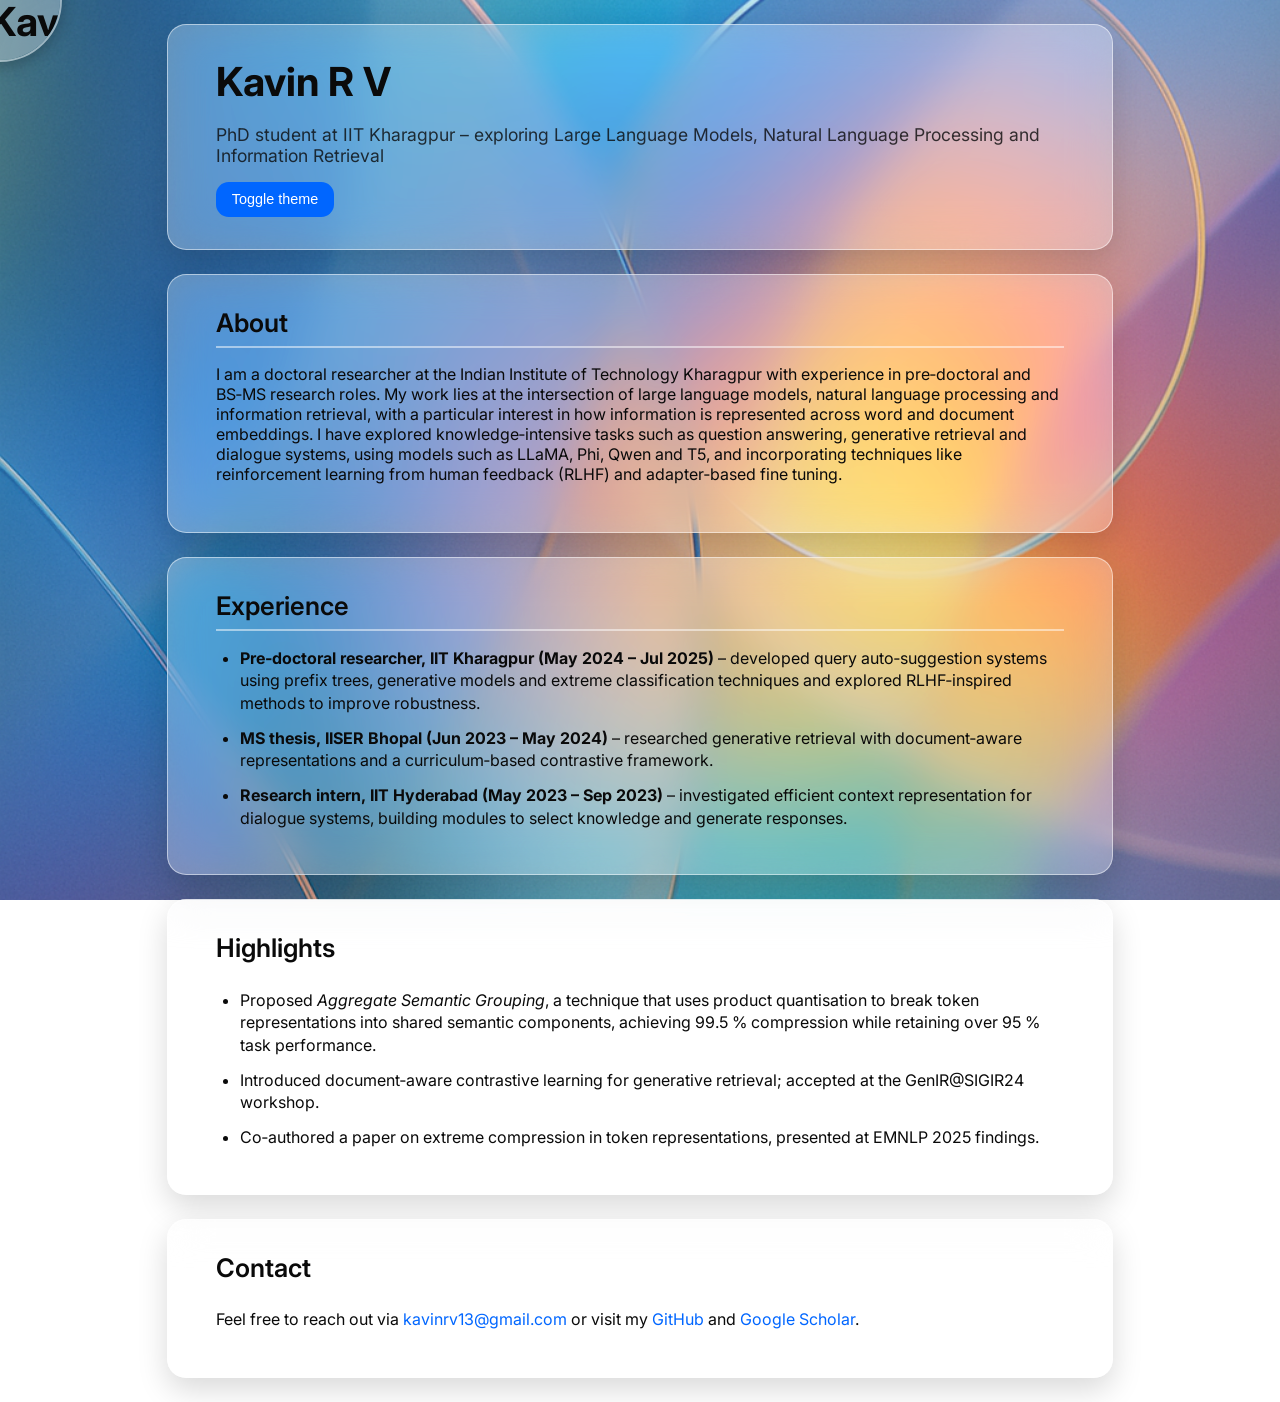
==== index.html @ 6e683ecd "Add files via upload" ====
<!DOCTYPE html>
<html lang="en" data-theme="light">
  <head>
    <meta charset="UTF-8" />
    <meta name="viewport" content="width=device-width, initial-scale=1.0" />
    <title>Kavin R V – AI Researcher</title>
    <!-- Import a modern sans‑serif font for a clean, academic feel -->
    <link
      href="https://fonts.googleapis.com/css2?family=Inter:wght@400;600;700&display=swap"
      rel="stylesheet"
    />
    <link rel="stylesheet" href="styles.css" />
  </head>
  <body>
    <!-- The lens element follows the pointer and contains a scaled copy of the page
         to produce a magnifying glass effect. It sits outside of the main page content
         so it doesn’t get cloned when the content is duplicated. -->
    <div id="lens" aria-hidden="true">
      <div id="lens-content"></div>
    </div>

    <!-- Main page content wrapped in a container so it can be cloned for the lens -->
    <div id="page-content">
      <header class="glass card">
        <h1>Kavin R V</h1>
        <p class="subtitle">
          PhD student at IIT Kharagpur&nbsp;&ndash; exploring Large Language
          Models, Natural Language Processing and Information Retrieval
        </p>
        <button id="theme-toggle" aria-label="Toggle dark/light theme">
          Toggle theme
        </button>
      </header>

      <section class="glass card">
        <h2>About</h2>
        <p>
          I am a doctoral researcher at the Indian Institute of Technology
          Kharagpur with experience in pre‑doctoral and BS‑MS research roles.
          My work lies at the intersection of large language models, natural
          language processing and information retrieval, with a particular
          interest in how information is represented across word and document
          embeddings. I have explored knowledge‑intensive tasks such as question
          answering, generative retrieval and dialogue systems, using models
          such as LLaMA, Phi, Qwen and T5, and incorporating techniques like
          reinforcement learning from human feedback (RLHF) and adapter‑based
          fine tuning.
        </p>
      </section>

      <section class="glass card">
        <h2>Experience</h2>
        <ul>
          <li>
            <strong>Pre‑doctoral researcher, IIT Kharagpur (May 2024 – Jul 2025)</strong> –
            developed query auto‑suggestion systems using prefix trees,
            generative models and extreme classification techniques and
            explored RLHF‑inspired methods to improve robustness.
          </li>
          <li>
            <strong>MS thesis, IISER Bhopal (Jun 2023 – May 2024)</strong> – researched
            generative retrieval with document‑aware representations and a
            curriculum‑based contrastive framework.
          </li>
          <li>
            <strong>Research intern, IIT Hyderabad (May 2023 – Sep 2023)</strong> –
            investigated efficient context representation for dialogue systems,
            building modules to select knowledge and generate responses.
          </li>
        </ul>
      </section>

      <section class="glass card">
        <h2>Highlights</h2>
        <ul>
          <li>
            Proposed <em>Aggregate Semantic Grouping</em>, a technique that uses
            product quantisation to break token representations into shared
            semantic components, achieving 99.5 % compression while retaining
            over 95 % task performance.
          </li>
          <li>
            Introduced document‑aware contrastive learning for generative
            retrieval; accepted at the GenIR@SIGIR24 workshop.
          </li>
          <li>
            Co‑authored a paper on extreme compression in token representations,
            presented at EMNLP 2025 findings.
          </li>
        </ul>
      </section>

      <section class="glass card">
        <h2>Contact</h2>
        <p>
          Feel free to reach out via
          <a href="mailto:kavinrv13@gmail.com">kavinrv13@gmail.com</a> or
          visit my
          <a href="https://github.com/KavinRV" target="_blank">GitHub</a>
          and
          <a
            href="https://scholar.google.com/citations?user=pD0Ji8QAAAAJ&hl=en"
            target="_blank"
            >Google Scholar</a
          >.
        </p>
      </section>
    </div>

    <script src="script.js"></script>
  </body>
</html>
---- styles.css ----
/*
 * Global design tokens for the glass‑morphism theme. Variables are
 * redefined on the [data‑theme="dark"] selector to enable seamless
 * switching between dark and light modes. The site makes heavy use of
 * translucency and blur to create a modern, frosted glass feel.
 */

:root {
  --bg-color: rgba(255, 255, 255, 0.6);
  --text-color: #0a0a0a;
  --card-bg: rgba(255, 255, 255, 0.3);
  --card-border: rgba(255, 255, 255, 0.5);
  --blur-amount: 20px;
  --accent-color: #0066ff;
}

/* Dark mode overrides */
[data-theme='dark'] {
  --bg-color: rgba(0, 0, 0, 0.6);
  --text-color: #f5f5f5;
  --card-bg: rgba(0, 0, 0, 0.4);
  --card-border: rgba(255, 255, 255, 0.2);
  --blur-amount: 20px;
  --accent-color: #66aaff;
}

/* Base element styling */
html,
body {
  height: 100%;
  margin: 0;
  padding: 0;
  font-family: 'Inter', system-ui, sans-serif;
  color: var(--text-color);
  background-color: var(--bg-color);
}

body {
  /* Use a full‑screen background image for subtle colour and light variation */
  background-image: url('assets/background.png');
  background-size: cover;
  background-position: center;
  background-attachment: fixed;
  display: flex;
  flex-direction: column;
  align-items: center;
  overflow-x: hidden;
  /* Hide the default mouse cursor so the circular lens stands out */
  cursor: none;
}

/* Glass card styling */
.glass.card {
  width: 85%;
  max-width: 900px;
  margin: 1.5rem auto;
  padding: 2rem 3rem;
  border-radius: 1.2rem;
  background: var(--card-bg);
  border: 1px solid var(--card-border);
  backdrop-filter: blur(var(--blur-amount)) saturate(150%);
  -webkit-backdrop-filter: blur(var(--blur-amount)) saturate(150%);
  box-shadow: 0 12px 30px rgba(0, 0, 0, 0.15);
}

h1 {
  margin-top: 0;
  margin-bottom: 0.3rem;
  font-size: 2.5rem;
  font-weight: 700;
}

.subtitle {
  font-size: 1.1rem;
  color: var(--text-color);
  opacity: 0.8;
  margin-bottom: 1rem;
}

h2 {
  margin-top: 0;
  font-size: 1.6rem;
  font-weight: 600;
  border-bottom: 2px solid var(--card-border);
  padding-bottom: 0.5rem;
  margin-bottom: 1rem;
}

ul {
  list-style: disc;
  padding-left: 1.5rem;
  margin: 0;
}

ul li {
  margin-bottom: 0.8rem;
  line-height: 1.4;
}

a {
  color: var(--accent-color);
  text-decoration: none;
}

a:hover {
  text-decoration: underline;
}

/* The theme toggle button */
#theme-toggle {
  background: var(--accent-color);
  color: #fff;
  border: none;
  padding: 0.6rem 1rem;
  border-radius: 0.8rem;
  cursor: pointer;
  font-size: 0.9rem;
  transition: background-color 0.3s ease;
}

#theme-toggle:hover {
  /* Slightly dim the button on hover without relying on Sass functions */
  filter: brightness(0.9);
}

/* Magnifying lens styles */
#lens {
  position: fixed;
  width: 120px;
  height: 120px;
  border-radius: 50%;
  overflow: hidden;
  border: 2px solid var(--card-border);
  box-shadow: 0 4px 16px rgba(0, 0, 0, 0.25);
  pointer-events: none;
  z-index: 9999;
  /* Provide a slight frosted effect inside the lens itself */
  backdrop-filter: blur(calc(var(--blur-amount) / 2));
  -webkit-backdrop-filter: blur(calc(var(--blur-amount) / 2));
  /* Hide the lens until the pointer moves */
  visibility: hidden;
}

#lens-content {
  position: absolute;
  top: 0;
  left: 0;
  transform-origin: top left;
  /* Remove pointer events so you can still interact with underlying links
     when not zooming. */
  pointer-events: none;
}
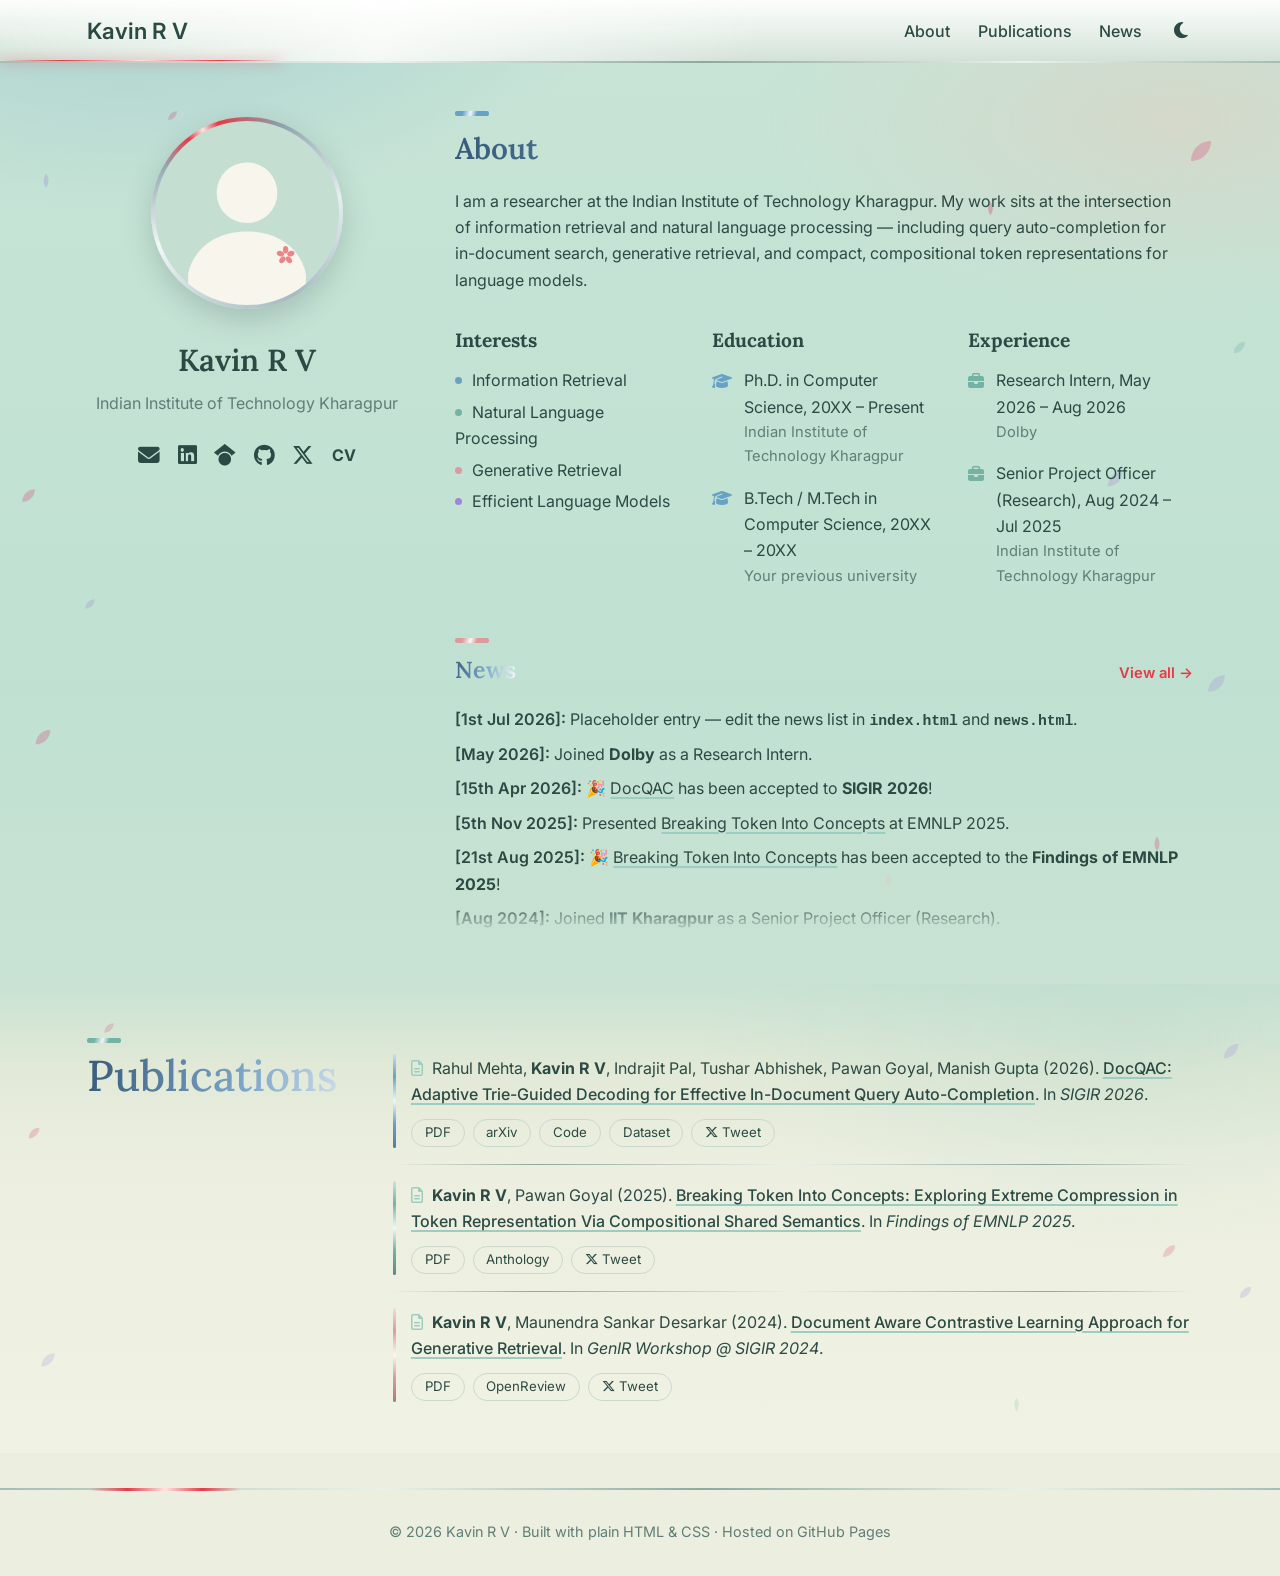
==== commit e58ffa9e: "create website" ====
--- a/index.html
+++ b/index.html
@@ -1,112 +1,216 @@
 <!DOCTYPE html>
-<html lang="en" data-theme="light">
-  <head>
-    <meta charset="UTF-8" />
-    <meta name="viewport" content="width=device-width, initial-scale=1.0" />
-    <title>Kavin R V – AI Researcher</title>
-    <!-- Import a modern sans‑serif font for a clean, academic feel -->
-    <link
-      href="https://fonts.googleapis.com/css2?family=Inter:wght@400;600;700&display=swap"
-      rel="stylesheet"
-    />
-    <link rel="stylesheet" href="styles.css" />
-  </head>
-  <body>
-    <!-- The lens element follows the pointer and contains a scaled copy of the page
-         to produce a magnifying glass effect. It sits outside of the main page content
-         so it doesn’t get cloned when the content is duplicated. -->
-    <div id="lens" aria-hidden="true">
-      <div id="lens-content"></div>
+<html lang="en">
+<head>
+  <meta charset="UTF-8">
+  <meta name="viewport" content="width=device-width, initial-scale=1.0">
+  <title>Kavin R V</title>
+  <meta name="description" content="Kavin R V — researcher at Indian Institute of Technology Kharagpur working on Information Retrieval and Natural Language Processing.">
+  <link rel="icon" href="data:image/svg+xml,<svg xmlns='http://www.w3.org/2000/svg' viewBox='0 0 100 100'><circle cx='50' cy='50' r='48' fill='%23C0E1D2'/><text x='50' y='68' font-size='52' text-anchor='middle' fill='%232C4A44' font-family='Georgia,serif'>K</text></svg>">
+  <script>/* apply saved theme before first paint */try{var t=localStorage.getItem('theme');if(t)document.documentElement.setAttribute('data-theme',t);}catch(e){}</script>
+  <link rel="preconnect" href="https://fonts.googleapis.com">
+  <link rel="preconnect" href="https://fonts.gstatic.com" crossorigin>
+  <link href="https://fonts.googleapis.com/css2?family=Inter:wght@400;500;600;700&family=Lora:ital,wght@0,400;0,500;0,600;1,400&display=swap" rel="stylesheet">
+  <link rel="stylesheet" href="https://cdnjs.cloudflare.com/ajax/libs/font-awesome/6.5.2/css/all.min.css">
+  <link rel="stylesheet" href="css/style.css">
+</head>
+<body class="home">
+
+  <!-- ============ Sticky navigation ============ -->
+  <header class="navbar">
+    <div class="nav-inner">
+      <a class="brand" href="index.html"><span>Kavin R V</span></a>
+      <nav class="nav-links" aria-label="Main">
+        <a href="#about">About</a>
+        <a href="#publications">Publications</a> <!-- scrolls down on this page -->
+        <a href="news.html">News</a>             <!-- opens the News page -->
+        <button id="theme-toggle" type="button" aria-label="Toggle dark mode"><i class="fa-solid fa-moon"></i></button>
+      </nav>
     </div>
-
-    <!-- Main page content wrapped in a container so it can be cloned for the lens -->
-    <div id="page-content">
-      <header class="glass card">
-        <h1>Kavin R V</h1>
-        <p class="subtitle">
-          PhD student at IIT Kharagpur&nbsp;&ndash; exploring Large Language
-          Models, Natural Language Processing and Information Retrieval
-        </p>
-        <button id="theme-toggle" aria-label="Toggle dark/light theme">
-          Toggle theme
-        </button>
-      </header>
-
-      <section class="glass card">
-        <h2>About</h2>
-        <p>
-          I am a doctoral researcher at the Indian Institute of Technology
-          Kharagpur with experience in pre‑doctoral and BS‑MS research roles.
-          My work lies at the intersection of large language models, natural
-          language processing and information retrieval, with a particular
-          interest in how information is represented across word and document
-          embeddings. I have explored knowledge‑intensive tasks such as question
-          answering, generative retrieval and dialogue systems, using models
-          such as LLaMA, Phi, Qwen and T5, and incorporating techniques like
-          reinforcement learning from human feedback (RLHF) and adapter‑based
-          fine tuning.
-        </p>
-      </section>
-
-      <section class="glass card">
-        <h2>Experience</h2>
-        <ul>
-          <li>
-            <strong>Pre‑doctoral researcher, IIT Kharagpur (May 2024 – Jul 2025)</strong> –
-            developed query auto‑suggestion systems using prefix trees,
-            generative models and extreme classification techniques and
-            explored RLHF‑inspired methods to improve robustness.
-          </li>
-          <li>
-            <strong>MS thesis, IISER Bhopal (Jun 2023 – May 2024)</strong> – researched
-            generative retrieval with document‑aware representations and a
-            curriculum‑based contrastive framework.
-          </li>
-          <li>
-            <strong>Research intern, IIT Hyderabad (May 2023 – Sep 2023)</strong> –
-            investigated efficient context representation for dialogue systems,
-            building modules to select knowledge and generate responses.
-          </li>
-        </ul>
-      </section>
-
-      <section class="glass card">
-        <h2>Highlights</h2>
-        <ul>
-          <li>
-            Proposed <em>Aggregate Semantic Grouping</em>, a technique that uses
-            product quantisation to break token representations into shared
-            semantic components, achieving 99.5 % compression while retaining
-            over 95 % task performance.
-          </li>
-          <li>
-            Introduced document‑aware contrastive learning for generative
-            retrieval; accepted at the GenIR@SIGIR24 workshop.
-          </li>
-          <li>
-            Co‑authored a paper on extreme compression in token representations,
-            presented at EMNLP 2025 findings.
-          </li>
-        </ul>
-      </section>
-
-      <section class="glass card">
-        <h2>Contact</h2>
-        <p>
-          Feel free to reach out via
-          <a href="mailto:kavinrv13@gmail.com">kavinrv13@gmail.com</a> or
-          visit my
-          <a href="https://github.com/KavinRV" target="_blank">GitHub</a>
-          and
-          <a
-            href="https://scholar.google.com/citations?user=pD0Ji8QAAAAJ&hl=en"
-            target="_blank"
-            >Google Scholar</a
-          >.
-        </p>
-      </section>
+  </header>
+
+  <main>
+    <!-- ============ Mint band: About + News ============ -->
+    <div class="band-mint">
+      <div class="petals" aria-hidden="true"><!-- decorative leaves & petals; delete this div to remove them -->
+        <svg class="petal p1" viewBox="0 0 24 24"><path d="M20 4C20 13 13 20 4 20 4 11 11 4 20 4Z"/></svg>
+        <svg class="petal lav p2" viewBox="0 0 24 24"><path d="M20 4C20 13 13 20 4 20 4 11 11 4 20 4Z"/></svg>
+        <svg class="petal p3" viewBox="0 0 24 24"><path d="M12 1C17 8 17 15 12 23 7 15 7 8 12 1Z"/></svg>
+        <svg class="petal lav p4" viewBox="0 0 24 24"><path d="M20 4C20 13 13 20 4 20 4 11 11 4 20 4Z"/></svg>
+        <svg class="petal teal p5" viewBox="0 0 24 24"><path d="M20 4C20 13 13 20 4 20 4 11 11 4 20 4Z"/></svg>
+        <svg class="petal p6" viewBox="0 0 24 24"><path d="M20 4C20 13 13 20 4 20 4 11 11 4 20 4Z"/></svg>
+        <svg class="petal lav p7" viewBox="0 0 24 24"><path d="M12 1C17 8 17 15 12 23 7 15 7 8 12 1Z"/></svg>
+        <svg class="petal p8" viewBox="0 0 24 24"><path d="M20 4C20 13 13 20 4 20 4 11 11 4 20 4Z"/></svg>
+        <svg class="petal peach p9" viewBox="0 0 24 24"><path d="M12 1C17 8 17 15 12 23 7 15 7 8 12 1Z"/></svg>
+        <svg class="petal lav p10" viewBox="0 0 24 24"><path d="M20 4C20 13 13 20 4 20 4 11 11 4 20 4Z"/></svg>
+        <svg class="petal p11" viewBox="0 0 24 24"><path d="M20 4C20 13 13 20 4 20 4 11 11 4 20 4Z"/></svg>
+        <svg class="petal p12" viewBox="0 0 24 24"><path d="M12 1C17 8 17 15 12 23 7 15 7 8 12 1Z"/></svg>
+      </div>
+      <div class="container">
+
+        <section id="about" class="about-grid">
+
+          <!-- Profile (flush with the page — no card box) -->
+          <aside class="profile-card">
+            <!-- Drop your photo at assets/profile.jpg (square works best).
+                 The placeholder is shown automatically until then. -->
+            <div class="avatar-frame">
+              <img class="avatar" src="assets/profile.jpg" alt="Portrait of Kavin R V"
+                   onerror="this.onerror=null;this.src='assets/profile-placeholder.svg';">
+            </div>
+            <h1 class="profile-name">Kavin R V</h1>
+            <p class="affiliation">Indian Institute of Technology&nbsp;Kharagpur</p>
+            <div class="socials">
+              <!-- TODO: replace the # links and email with your real profiles -->
+              <a href="mailto:your.email@iitkgp.ac.in" aria-label="Email" title="Email"><i class="fa-solid fa-envelope"></i></a>
+              <a href="#" target="_blank" rel="noopener" aria-label="LinkedIn" title="LinkedIn"><i class="fa-brands fa-linkedin"></i></a>
+              <a href="https://scholar.google.com/citations?user=pD0Ji8QAAAAJ&amp;hl=en" target="_blank" rel="noopener" aria-label="Google Scholar" title="Google Scholar"><i class="fa-brands fa-google-scholar"></i></a>
+              <a href="#" target="_blank" rel="noopener" aria-label="GitHub" title="GitHub"><i class="fa-brands fa-github"></i></a>
+              <a href="#" target="_blank" rel="noopener" aria-label="X (Twitter)" title="X (Twitter)"><i class="fa-brands fa-x-twitter"></i></a>
+              <a class="cv-link" href="assets/cv.pdf" target="_blank" rel="noopener" aria-label="Curriculum Vitae" title="Curriculum Vitae">CV</a>
+            </div>
+          </aside>
+
+          <!-- About text, interests, education, experience, news -->
+          <div class="about-content">
+            <h2 class="section-title">About</h2>
+            <p class="bio">
+              <!-- TODO: replace with your own bio -->
+              I am a researcher at the Indian Institute of Technology Kharagpur. My work sits at the
+              intersection of information retrieval and natural language processing &mdash; including
+              query auto-completion for in-document search, generative retrieval, and compact,
+              compositional token representations for language models.
+            </p>
+
+            <div class="info-grid">
+              <div>
+                <h3>Interests</h3>
+                <ul class="interests">
+                  <li>Information Retrieval</li>
+                  <li>Natural Language Processing</li>
+                  <li>Generative Retrieval</li>
+                  <li>Efficient Language Models</li>
+                </ul>
+              </div>
+              <div>
+                <h3>Education</h3>
+                <ul class="edu">
+                  <!-- TODO: fill in your actual degrees and years -->
+                  <li><i class="fa-solid fa-graduation-cap"></i>
+                    <span>Ph.D. in Computer Science, 20XX &ndash; Present
+                      <span class="school">Indian Institute of Technology Kharagpur</span></span>
+                  </li>
+                  <li><i class="fa-solid fa-graduation-cap"></i>
+                    <span>B.Tech / M.Tech in Computer Science, 20XX &ndash; 20XX
+                      <span class="school">Your previous university</span></span>
+                  </li>
+                </ul>
+              </div>
+              <div>
+                <h3>Experience</h3>
+                <ul class="edu">
+                  <li><i class="fa-solid fa-briefcase"></i>
+                    <span>Research Intern, May 2026 &ndash; Aug 2026
+                      <span class="school">Dolby</span></span>
+                  </li>
+                  <li><i class="fa-solid fa-briefcase"></i>
+                    <span>Senior Project Officer (Research), Aug 2024 &ndash; Jul 2025
+                      <span class="school">Indian Institute of Technology Kharagpur</span></span>
+                  </li>
+                </ul>
+              </div>
+            </div>
+
+            <!-- ============ News: scrolls within itself, flush with the page ============ -->
+            <div class="news-box">
+              <div class="news-head">
+                <h2>News</h2>
+                <a class="see-all" href="news.html">View all &rarr;</a>
+              </div>
+              <div class="news-scroll" tabindex="0">
+                <!-- Format: [Date]: News. Newest first. Dates below are placeholders — adjust them. -->
+                <p class="news-item"><span class="news-date">[1st Jul 2026]:</span> Placeholder entry &mdash; edit the news list in <code>index.html</code> and <code>news.html</code>.</p>
+                <p class="news-item"><span class="news-date">[May 2026]:</span> Joined <strong>Dolby</strong> as a Research Intern.</p>
+                <p class="news-item"><span class="news-date">[15th Apr 2026]:</span> &#127881; <a href="publications/docqac.html">DocQAC</a> has been accepted to <strong>SIGIR 2026</strong>!</p>
+                <p class="news-item"><span class="news-date">[5th Nov 2025]:</span> Presented <a href="publications/breaking-tokens.html">Breaking Token Into Concepts</a> at EMNLP 2025.</p>
+                <p class="news-item"><span class="news-date">[21st Aug 2025]:</span> &#127881; <a href="publications/breaking-tokens.html">Breaking Token Into Concepts</a> has been accepted to the <strong>Findings of EMNLP 2025</strong>!</p>
+                <p class="news-item"><span class="news-date">[Aug 2024]:</span> Joined <strong>IIT Kharagpur</strong> as a Senior Project Officer (Research).</p>
+                <p class="news-item"><span class="news-date">[14th Jul 2024]:</span> Presented <a href="publications/document-aware.html">Document Aware Contrastive Learning</a> at the GenIR workshop, SIGIR 2024.</p>
+                <p class="news-item"><span class="news-date">[24th May 2024]:</span> &#127881; <a href="publications/document-aware.html">Document Aware Contrastive Learning</a> accepted at the <strong>GenIR workshop @ SIGIR 2024</strong>!</p>
+              </div>
+            </div>
+          </div>
+        </section>
+      </div>
     </div>
 
-    <script src="script.js"></script>
-  </body>
-</html>+    <!-- ============ Lighter band: Publications (nav link scrolls here) ============ -->
+    <div class="band-cream">
+      <div class="petals" aria-hidden="true">
+        <svg class="petal lav q1" viewBox="0 0 24 24"><path d="M20 4C20 13 13 20 4 20 4 11 11 4 20 4Z"/></svg>
+        <svg class="petal q2" viewBox="0 0 24 24"><path d="M20 4C20 13 13 20 4 20 4 11 11 4 20 4Z"/></svg>
+        <svg class="petal lav q3" viewBox="0 0 24 24"><path d="M20 4C20 13 13 20 4 20 4 11 11 4 20 4Z"/></svg>
+        <svg class="petal q4" viewBox="0 0 24 24"><path d="M20 4C20 13 13 20 4 20 4 11 11 4 20 4Z"/></svg>
+        <svg class="petal teal q5" viewBox="0 0 24 24"><path d="M12 1C17 8 17 15 12 23 7 15 7 8 12 1Z"/></svg>
+        <svg class="petal q6" viewBox="0 0 24 24"><path d="M20 4C20 13 13 20 4 20 4 11 11 4 20 4Z"/></svg>
+        <svg class="petal lav q7" viewBox="0 0 24 24"><path d="M20 4C20 13 13 20 4 20 4 11 11 4 20 4Z"/></svg>
+      </div>
+      <div class="container">
+        <section id="publications" class="pub-section">
+          <h2 class="pub-heading serif">Publications</h2>
+          <div class="pub-list">
+
+            <article class="pub">
+              <p class="pub-cite">
+                <i class="fa-regular fa-file-lines"></i>
+                Rahul Mehta, <strong>Kavin R V</strong>, Indrajit Pal, Tushar Abhishek, Pawan Goyal, Manish Gupta (2026).
+                <a class="pub-title" href="publications/docqac.html">DocQAC: Adaptive Trie-Guided Decoding for Effective In-Document Query Auto-Completion</a>.
+                In <em>SIGIR 2026</em>.
+              </p>
+              <div class="pub-links">
+                <a class="btn-sm" href="https://arxiv.org/pdf/2604.18257" target="_blank" rel="noopener">PDF</a>
+                <a class="btn-sm" href="https://arxiv.org/abs/2604.18257" target="_blank" rel="noopener">arXiv</a>
+                <a class="btn-sm" href="https://github.com/rahcode7/DocQAC" target="_blank" rel="noopener">Code</a>
+                <a class="btn-sm" href="https://bit.ly/3IGEkbH" target="_blank" rel="noopener">Dataset</a>
+                <a class="btn-sm" href="https://twitter.com/intent/tweet?text=DocQAC%3A%20Adaptive%20Trie-Guided%20Decoding%20for%20Effective%20In-Document%20Query%20Auto-Completion&amp;url=https%3A%2F%2Farxiv.org%2Fabs%2F2604.18257" target="_blank" rel="noopener"><i class="fa-brands fa-x-twitter"></i> Tweet</a>
+              </div>
+            </article>
+
+            <article class="pub">
+              <p class="pub-cite">
+                <i class="fa-regular fa-file-lines"></i>
+                <strong>Kavin R V</strong>, Pawan Goyal (2025).
+                <a class="pub-title" href="publications/breaking-tokens.html">Breaking Token Into Concepts: Exploring Extreme Compression in Token Representation Via Compositional Shared Semantics</a>.
+                In <em>Findings of EMNLP 2025</em>.
+              </p>
+              <div class="pub-links">
+                <a class="btn-sm" href="https://aclanthology.org/2025.findings-emnlp.1319.pdf" target="_blank" rel="noopener">PDF</a>
+                <a class="btn-sm" href="https://aclanthology.org/2025.findings-emnlp.1319/" target="_blank" rel="noopener">Anthology</a>
+                <a class="btn-sm" href="https://twitter.com/intent/tweet?text=Breaking%20Token%20Into%20Concepts&amp;url=https%3A%2F%2Faclanthology.org%2F2025.findings-emnlp.1319%2F" target="_blank" rel="noopener"><i class="fa-brands fa-x-twitter"></i> Tweet</a>
+              </div>
+            </article>
+
+            <article class="pub">
+              <p class="pub-cite">
+                <i class="fa-regular fa-file-lines"></i>
+                <strong>Kavin R V</strong>, Maunendra Sankar Desarkar (2024).
+                <a class="pub-title" href="publications/document-aware.html">Document Aware Contrastive Learning Approach for Generative Retrieval</a>.
+                In <em>GenIR Workshop @ SIGIR 2024</em>.
+              </p>
+              <div class="pub-links">
+                <a class="btn-sm" href="https://openreview.net/pdf?id=P04rZjcgF7" target="_blank" rel="noopener">PDF</a>
+                <a class="btn-sm" href="https://openreview.net/forum?id=P04rZjcgF7" target="_blank" rel="noopener">OpenReview</a>
+                <a class="btn-sm" href="https://twitter.com/intent/tweet?text=Document%20Aware%20Contrastive%20Learning%20Approach%20for%20Generative%20Retrieval&amp;url=https%3A%2F%2Fopenreview.net%2Fforum%3Fid%3DP04rZjcgF7" target="_blank" rel="noopener"><i class="fa-brands fa-x-twitter"></i> Tweet</a>
+              </div>
+            </article>
+
+          </div>
+        </section>
+      </div>
+    </div>
+  </main>
+
+  <footer>&copy; 2026 Kavin R V &middot; Built with plain HTML &amp; CSS &middot; Hosted on GitHub Pages</footer>
+
+  <script src="js/main.js"></script>
+</body>
+</html>
--- a/css/style.css
+++ b/css/style.css
@@ -0,0 +1,346 @@
+/* =========================================================
+   Kavin R V — personal academic website
+   Theme: spring garden with a metallic edge.
+   The PAGE carries the colour — mint holding through About &
+   News, shifting into a pigmented sage-cream right around the
+   Publications section (palettes C0E1D2-E5EEE4-F6F4E8-DC9B9B
+   and FFB6A6-FFEBD3-9BCEC1-67A2C5). Metal is the texture:
+   brushed navbar with a travelling reflection, chrome ring
+   portrait, metallic heading chips, bars and borders. One bold
+   bright-red accent glints across it all. Cherry & lavender
+   leaves drift everywhere. Re-theme from the variables below.
+   ========================================================= */
+
+:root{
+  /* page (multicolour) */
+  --bg:        #C0E1D2;   /* mint — top of the home page */
+  --bg-light:  #ECEFE0;   /* pigmented sage-cream — Publications onward + subpages */
+  --text:      #2C4A44;   /* deep pine */
+  --muted:     #5F7E76;
+  --line:      #CBD9CC;
+
+  /* the one bold accent (metal glint) */
+  --accent:    #E63946;   /* bright red */
+  --accent-2:  #C42F3B;
+  --glint:     #FFE3DF;   /* white-hot centre of the reflection */
+
+  /* supporting palette colours (page personality, hovers, marks) */
+  --steel:     #67A2C5;
+  --teal:      #9BCEC1;
+  --tealdeep:  #74B3A4;
+  --rosewood:  #DC9B9B;
+  --peach:     #FFB6A6;
+  --lavender:  #9F86D8;
+  --cherry:    #D6336C;   /* leaf colour */
+
+  /* metal */
+  --m1:#A6BDB2; --m2:#E9F1EA; --m3:#8FA99D;
+  --sheen:rgba(255,255,255,.9);   /* highlight band on metallic bars/borders */
+
+  --serif: 'Lora', Georgia, 'Times New Roman', serif;
+  --sans:  'Inter', system-ui, -apple-system, 'Segoe UI', Roboto, sans-serif;
+}
+html[data-theme="dark"]{
+  /* dark: cool gunmetal blue-green (no mud) */
+  --bg:#24333D; --bg-light:#1B252C;
+  --text:#E9F1F3; --muted:#9EB5BD; --line:#34464F;
+  --accent:#FF5A63; --accent-2:#FF8A90; --glint:#FFD6D3;
+  --steel:#8FC0E0; --teal:#9BCEC1; --tealdeep:#7FC4B1;
+  --rosewood:#E2A9A9; --peach:#FFB6A6; --lavender:#B9A5EE; --cherry:#F0709E;
+  --m1:#3D505A; --m2:#6B8591; --m3:#2C3C45;
+  --sheen:rgba(255,255,255,.32);
+}
+
+*{box-sizing:border-box;margin:0;padding:0}
+html{scroll-behavior:smooth}
+@media (prefers-reduced-motion: reduce){ html{scroll-behavior:auto} }
+body{font-family:var(--sans);background:var(--bg-light);color:var(--text);line-height:1.65;
+     -webkit-font-smoothing:antialiased;transition:background .25s,color .25s}
+img{max-width:100%}
+main{position:relative;z-index:1}
+
+/* Links: quiet teal underline; bright red pop on hover */
+a{color:inherit;text-decoration:underline;text-decoration-color:var(--teal);
+  text-decoration-thickness:1.5px;text-underline-offset:3px;
+  transition:color .15s,text-decoration-color .15s}
+a:hover{color:var(--accent);text-decoration-color:var(--accent)}
+:focus-visible{outline:2px solid var(--accent);outline-offset:2px;border-radius:3px}
+::selection{background:#B9E0D0;color:#1F3A34}
+html[data-theme="dark"] ::selection{background:#2E4A54;color:#E9F1F3}
+code{font-family:ui-monospace,SFMono-Regular,Menlo,monospace;font-size:.92em;font-weight:600}
+.serif{font-family:var(--serif)}
+.container{max-width:1150px;margin:0 auto;padding:0 1.4rem}
+
+/* Major section titles: chrome text whose reflection travels as you scroll */
+.section-title,.news-head h2,.pub-heading,.page-title{color:var(--steel)}
+@supports ((-webkit-background-clip:text) or (background-clip:text)){
+  .section-title,.news-head h2,.pub-heading,.page-title{
+    background-image:linear-gradient(100deg,#35597A 0%,#7FA8C9 26%,#F2F8FB 47%,#E9F4F0 53%,#5F9A86 74%,#35597A 100%);
+    background-size:220% 100%;background-position:calc(var(--sp,0)*100%) 0;
+    -webkit-background-clip:text;background-clip:text;color:transparent}
+  html[data-theme="dark"] .section-title,html[data-theme="dark"] .news-head h2,
+  html[data-theme="dark"] .pub-heading,html[data-theme="dark"] .page-title{
+    background-image:linear-gradient(100deg,#6FA8CC 0%,#A8D2EC 26%,#F4FBFE 47%,#DFF4EE 53%,#8FD0BC 74%,#6FA8CC 100%)}
+}
+
+/* ---------- Sticky navbar: brushed reflective metal + the travelling red glint ---------- */
+.navbar{position:sticky;top:0;z-index:1000;
+  background:
+    linear-gradient(100deg,rgba(255,255,255,0) 0%,rgba(255,255,255,.75) 12%,rgba(255,255,255,0) 24%),
+    linear-gradient(180deg,rgba(252,254,253,.94),rgba(228,239,233,.80) 55%,rgba(205,222,213,.88));
+  background-size:250% 100%,100% 100%;
+  background-position:calc(var(--sp,0)*100%) 0,0 0;
+  background-repeat:no-repeat;
+  -webkit-backdrop-filter:blur(10px);backdrop-filter:blur(10px)}
+html[data-theme="dark"] .navbar{
+  background:
+    linear-gradient(100deg,rgba(255,255,255,0) 0%,rgba(170,200,212,.18) 12%,rgba(255,255,255,0) 24%),
+    linear-gradient(180deg,rgba(36,48,57,.94),rgba(26,36,44,.86) 55%,rgba(18,27,34,.92));
+  background-size:250% 100%,100% 100%;
+  background-position:calc(var(--sp,0)*100%) 0,0 0;
+  background-repeat:no-repeat}
+.navbar::after{content:"";position:absolute;left:0;right:0;bottom:0;height:2px;
+        background:linear-gradient(90deg,var(--m1),var(--m2) 30%,var(--m3) 55%,var(--m2) 80%,var(--m1))}
+.navbar::before{content:"";position:absolute;bottom:0;height:3px;width:22%;
+        left:calc(var(--sp,0) * 78%);pointer-events:none;
+        background:linear-gradient(90deg,transparent,var(--accent) 22%,var(--glint) 50%,var(--accent) 78%,transparent);
+        box-shadow:0 0 12px rgba(230,57,70,.5)}
+html[data-theme="dark"] .navbar::before{box-shadow:0 0 12px rgba(255,90,99,.55)}
+.nav-inner{max-width:1150px;margin:0 auto;padding:.8rem 1.4rem;display:flex;align-items:center;flex-wrap:wrap;gap:.5rem 1rem}
+.brand{display:flex;align-items:center;gap:.5rem;font-size:1.4rem;font-weight:600;color:var(--text);text-decoration:none}
+.brand:hover{color:var(--text)}
+.nav-links{margin-left:auto;display:flex;align-items:center;gap:1.7rem}
+.nav-links a{position:relative;color:var(--text);font-weight:500;text-decoration:none}
+.nav-links a::after{content:"";position:absolute;left:0;right:0;bottom:-5px;height:2px;border-radius:1px;
+        background:linear-gradient(90deg,var(--accent),var(--glint),var(--accent));background-size:200% 100%;
+        transform:scaleX(0);transform-origin:left;transition:transform .2s ease}
+.nav-links a:hover{color:var(--accent)}
+.nav-links a:hover::after{transform:scaleX(1);animation:sheen-x 1.1s linear infinite}
+#theme-toggle{background:none;border:none;color:var(--text);font-size:1.15rem;cursor:pointer;padding:.2rem .3rem}
+#theme-toggle:hover{color:var(--accent)}
+@keyframes sheen-x{to{background-position:-200% 0}}
+
+/* ---------- Colour bands: mint holds through About/News, shift lands at Publications ---------- */
+.band-mint,.band-cream{position:relative;overflow:hidden}
+.band-mint > .container,.band-cream > .container{position:relative;z-index:1}
+.band-mint{background:
+  radial-gradient(820px 400px at 10% -10%,rgba(103,162,197,.30),transparent 60%),
+  radial-gradient(760px 360px at 92% 6%,rgba(255,182,166,.24),transparent 55%),
+  linear-gradient(180deg,#C7E4D6 0%,#C0E1D2 68%,#C9E2D3 100%)}
+.band-cream{background:
+  radial-gradient(700px 340px at 88% 12%,rgba(155,206,193,.22),transparent 60%),
+  linear-gradient(180deg,#C9E2D3 0%,#E2E9D7 18%,var(--bg-light) 38%,#F0F2E4 100%)}
+html[data-theme="dark"] .band-mint{background:
+  radial-gradient(820px 400px at 10% -10%,rgba(103,162,197,.17),transparent 60%),
+  radial-gradient(760px 360px at 92% 6%,rgba(255,182,166,.06),transparent 55%),
+  linear-gradient(180deg,#223540 0%,#20313A 68%,#1F2E37 100%)}
+html[data-theme="dark"] .band-cream{background:
+  radial-gradient(700px 340px at 88% 12%,rgba(155,206,193,.08),transparent 60%),
+  linear-gradient(180deg,#1F2E37 0%,#1D2933 18%,var(--bg-light) 38%,#1E2930 100%)}
+
+/* Drifting leaves & petals — cherry and lavender, everywhere.
+   Delete the .petals divs in the HTML to remove them. */
+.petals{position:absolute;inset:0;pointer-events:none}
+.page-petals{position:fixed;z-index:0}
+.petal{position:absolute;width:24px;fill:var(--cherry);opacity:.26;animation:drift 10s ease-in-out infinite alternate}
+.petal.lav{fill:var(--lavender)} .petal.teal{fill:var(--tealdeep)} .petal.peach{fill:var(--peach)}
+/* mint band */
+.p1{top:8%;right:5%;width:30px;--r:25deg}
+.p2{top:44%;right:12%;width:22px;--r:-40deg;animation-duration:12s}
+.p3{top:15%;right:22%;width:15px;opacity:.32;--r:70deg;animation-duration:10.5s}
+.p4{top:66%;right:4%;width:25px;--r:110deg;animation-duration:11s}
+.p5{top:30%;right:2.5%;width:17px;opacity:.3;--r:-15deg;animation-duration:13s}
+.p6{top:72%;left:2.5%;width:22px;--r:40deg;animation-duration:12.5s}
+.p7{top:12%;left:3%;width:16px;opacity:.3;--r:-60deg;animation-duration:11.5s}
+.p8{top:46%;left:1.5%;width:19px;--r:80deg;animation-duration:9.5s}
+.p9{top:88%;right:30%;width:15px;opacity:.22;--r:15deg;animation-duration:12s}
+.p10{top:58%;left:6.5%;width:14px;opacity:.28;--r:-35deg;animation-duration:10s}
+.p11{top:5%;left:13%;width:13px;opacity:.24;--r:55deg;animation-duration:12.8s}
+.p12{top:84%;right:9%;width:16px;opacity:.26;--r:-70deg;animation-duration:11.3s}
+/* cream band */
+.q1{top:12%;right:3%;width:22px;opacity:.22;--r:35deg;animation-duration:11s}
+.q2{top:55%;right:8%;width:18px;opacity:.2;--r:-25deg;animation-duration:12.5s}
+.q3{top:78%;left:3%;width:20px;opacity:.2;--r:65deg;animation-duration:10s}
+.q4{top:30%;left:2%;width:16px;opacity:.22;--r:-50deg;animation-duration:13s}
+.q5{top:88%;right:20%;width:15px;opacity:.18;--r:10deg;animation-duration:11.5s}
+.q6{top:8%;left:8%;width:14px;opacity:.2;--r:20deg;animation-duration:12.2s}
+.q7{top:64%;right:2%;width:17px;opacity:.22;--r:-65deg;animation-duration:10.8s}
+/* subpages (fixed, very quiet) */
+.page-petals .petal{opacity:.15}
+.s1{top:14%;right:4%;width:20px;--r:30deg}
+.s2{top:38%;right:2%;width:15px;--r:-45deg;animation-duration:12s}
+.s3{top:64%;right:6%;width:17px;--r:75deg;animation-duration:10.5s}
+.s4{top:26%;left:2.5%;width:16px;--r:-20deg;animation-duration:13s}
+.s5{top:80%;left:4%;width:19px;--r:55deg;animation-duration:11s}
+html[data-theme="dark"] .petal{opacity:.16}
+html[data-theme="dark"] .page-petals .petal{opacity:.1}
+@keyframes drift{
+  from{transform:translateY(0) rotate(var(--r))}
+  to  {transform:translateY(16px) rotate(calc(var(--r) + 9deg))}
+}
+@media (prefers-reduced-motion: reduce){
+  .petal{animation:none;transform:rotate(var(--r))}
+  .nav-links a:hover::after,.btn-sm:hover{animation:none}
+}
+
+/* ---------- Section heading chips: little metal bars in the page palette ---------- */
+.section-title::before,.pub-heading::before,.news-head h2::before,
+.paper h2::before,.news-year::before,.page-title::before{
+  content:"";display:block;width:34px;height:5px;border-radius:2px;margin-bottom:.55rem;
+  background:linear-gradient(105deg,rgba(255,255,255,0) 22%,var(--sheen) 46%,rgba(255,255,255,0) 64%),var(--bar,var(--steel))}
+.news-head h2::before,.page-title::before{--bar:var(--rosewood)}
+.pub-heading::before{--bar:var(--tealdeep)}
+.paper h2:nth-of-type(2)::before{--bar:var(--tealdeep)}
+.news-year:nth-of-type(2)::before{--bar:var(--rosewood)}
+.news-year:nth-of-type(3)::before{--bar:var(--tealdeep)}
+
+/* ---------- About section (flush — no boxes) ---------- */
+.about-grid{display:grid;grid-template-columns:320px minmax(0,1fr);gap:3rem;
+            padding-top:3rem;padding-bottom:3.2rem;scroll-margin-top:95px}
+.profile-card{text-align:center;align-self:start;padding-top:.4rem}
+/* Circular portrait in a chrome ring; the red glint sweeps around it as you scroll */
+.avatar-frame{display:inline-block;padding:4px;border-radius:50%;
+  background:conic-gradient(from calc(var(--sp,0)*1turn + 210deg),
+    #C9D6DB 0deg,#F2F7F8 40deg,#93A8B1 90deg,
+    var(--accent) 112deg,var(--glint) 122deg,var(--accent) 132deg,
+    #8AA0AA 170deg,#E6EDEF 230deg,#A7BAC2 300deg,#C9D6DB 360deg);
+  box-shadow:0 10px 28px rgba(44,74,68,.22)}
+html[data-theme="dark"] .avatar-frame{
+  background:conic-gradient(from calc(var(--sp,0)*1turn + 210deg),
+    #46565F 0deg,#8FA6B0 40deg,#31404A 90deg,
+    var(--accent) 112deg,var(--glint) 122deg,var(--accent) 132deg,
+    #3A4A54 170deg,#8399A3 230deg,#41525C 300deg,#46565F 360deg);
+  box-shadow:0 10px 28px rgba(0,0,0,.5)}
+.avatar{display:block;width:184px;height:184px;border-radius:50%;object-fit:cover}
+.profile-name{font-family:var(--serif);font-size:1.9rem;font-weight:600;margin-top:1.15rem}
+.affiliation{color:var(--muted);margin-top:.35rem}
+.socials{display:flex;flex-wrap:wrap;justify-content:center;align-items:center;gap:1.1rem;margin-top:1.3rem;font-size:1.35rem}
+.socials a{color:var(--text);text-decoration:none;transition:color .15s,transform .15s}
+.socials a:hover{transform:translateY(-2px) scale(1.1)}
+/* each icon pops in its own colour */
+.socials a:nth-of-type(1):hover{color:var(--accent)}
+.socials a:nth-of-type(2):hover{color:var(--steel)}
+.socials a:nth-of-type(3):hover{color:var(--tealdeep)}
+.socials a:nth-of-type(4):hover{color:var(--lavender)}
+.socials a:nth-of-type(5):hover{color:#F08A76}
+.socials a:nth-of-type(6):hover{color:var(--accent)}
+.cv-link{font-weight:700;font-size:1rem;letter-spacing:.5px}
+
+.section-title{font-family:var(--serif);font-size:1.85rem;font-weight:600;margin-bottom:.9rem}
+.bio{max-width:72ch;margin-bottom:2rem}
+.info-grid{display:grid;grid-template-columns:repeat(auto-fit,minmax(215px,1fr));gap:2rem;margin-bottom:2.1rem}
+.info-grid h3{font-family:var(--serif);font-size:1.2rem;margin-bottom:.65rem}
+.interests{list-style:none}
+.interests li{margin:.32rem 0}
+.interests li::before{content:"";display:inline-block;width:7px;height:7px;border-radius:50%;
+                      background:var(--teal);margin-right:.6rem;vertical-align:2px}
+.interests li:nth-child(4n+1)::before{background:var(--steel)}
+.interests li:nth-child(4n+2)::before{background:var(--tealdeep)}
+.interests li:nth-child(4n+3)::before{background:var(--rosewood)}
+.interests li:nth-child(4n)::before{background:var(--lavender)}
+.edu{list-style:none}
+.edu li{display:flex;gap:.75rem;margin-bottom:1rem}
+.edu i{color:var(--rosewood);margin-top:.35rem;flex-shrink:0}
+.info-grid > div:nth-child(2) .edu i{color:var(--steel)}     /* education */
+.info-grid > div:nth-child(3) .edu i{color:var(--tealdeep)}  /* experience */
+.edu .school{display:block;color:var(--muted);font-size:.92rem}
+
+/* ---------- News (flush; scrolls within itself) ---------- */
+.news-box{margin-top:.4rem}
+.news-head{display:flex;align-items:baseline;justify-content:space-between;gap:1rem;margin-bottom:.5rem}
+.news-head h2{font-family:var(--serif);font-size:1.45rem;font-weight:600}
+.see-all{font-size:.92rem;white-space:nowrap;font-weight:600;color:var(--accent);text-decoration:none}
+.see-all:hover{color:var(--accent-2)}
+.news-scroll{max-height:235px;overflow-y:auto;padding-right:.8rem;
+             scrollbar-width:thin;scrollbar-color:var(--teal) transparent;
+             -webkit-mask-image:linear-gradient(to bottom,#000 calc(100% - 34px),transparent);
+             mask-image:linear-gradient(to bottom,#000 calc(100% - 34px),transparent)}
+.news-scroll::after{content:"";display:block;height:32px}  /* so the fade never hides the last item */
+.news-item{margin:.5rem 0}
+.news-date{font-weight:600}
+.news-scroll::-webkit-scrollbar{width:6px}
+.news-scroll::-webkit-scrollbar-track{background:transparent}
+.news-scroll::-webkit-scrollbar-thumb{background:var(--teal);border-radius:3px}
+
+/* ---------- Publications: metallic bars & borders ---------- */
+.pub-section{display:grid;grid-template-columns:270px minmax(0,1fr);gap:2.2rem;
+             padding:3.4rem 0 2.2rem;scroll-margin-top:95px}
+.pub-heading{font-size:2.7rem;font-weight:500;line-height:1.1}
+.pub{position:relative;padding:1.05rem 0 1.05rem 1.15rem;
+     border-bottom:1px solid;
+     border-image:linear-gradient(90deg,rgba(0,0,0,0),var(--m3) 18%,var(--m2) 50%,var(--m3) 82%,rgba(0,0,0,0)) 1}
+.pub:last-child{border-bottom:none}
+/* polished metal rod down the left of each entry */
+.pub::before{content:"";position:absolute;left:0;top:1rem;bottom:1rem;width:3px;border-radius:2px;
+     background:linear-gradient(180deg,rgba(255,255,255,.65),rgba(255,255,255,0) 24%,var(--sheen) 50%,rgba(255,255,255,0) 74%,rgba(0,0,0,.22)),var(--edge,var(--steel))}
+.pub:nth-of-type(3n+2){--edge:var(--tealdeep)}
+.pub:nth-of-type(3n){--edge:var(--rosewood)}
+.pub:hover{--edge:var(--accent)}   /* red pop on hover */
+.pub:hover::before{box-shadow:0 0 10px rgba(230,57,70,.45)}
+html[data-theme="dark"] .pub:hover::before{box-shadow:0 0 10px rgba(255,90,99,.5)}
+.pub-cite i{color:var(--teal);margin-right:.3rem}
+.pub-title{font-weight:500}
+.pub-links{display:flex;flex-wrap:wrap;gap:.5rem;margin-top:.7rem}
+.btn-sm{display:inline-block;border:1px solid var(--line);border-radius:999px;
+        padding:.14rem .8rem;font-size:.83rem;color:var(--text);text-decoration:none;
+        background-size:200% 100%;
+        transition:border-color .15s,color .15s,transform .15s,background-color .15s}
+.btn-sm:hover{border-color:transparent;color:#fff;transform:translateY(-1px);text-decoration:none;
+        background-image:linear-gradient(100deg,var(--accent) 0%,#FF8D85 25%,var(--glint) 50%,#FF8D85 75%,var(--accent) 100%);
+        animation:sheen-x 1.2s linear infinite}
+
+/* ---------- Publication detail pages ---------- */
+.paper{max-width:840px;padding-top:2.8rem;padding-bottom:2.5rem}
+.paper-title{font-size:2.3rem;font-weight:600;line-height:1.22;margin-bottom:1.1rem}
+.paper-authors{margin-bottom:.15rem}
+.paper-date{color:var(--muted);margin-bottom:1.1rem}
+.paper h2{font-family:var(--serif);font-size:1.4rem;margin:2.2rem 0 .7rem}
+.abstract{text-align:justify}
+.meta{border-collapse:collapse;margin-top:1.7rem}
+.meta th{text-align:left;vertical-align:top;padding:.3rem 2.4rem .3rem 0;font-weight:600;white-space:nowrap}
+.meta td{padding:.3rem 0;color:var(--muted)}
+.share{display:flex;justify-content:center;gap:1.5rem;font-size:1.2rem;margin:2.2rem 0 .4rem;
+       padding:1.25rem 0;border-top:1px solid var(--line);border-bottom:1px solid var(--line)}
+.share a{color:var(--muted);text-decoration:none;transition:color .15s,transform .15s}
+.share a:hover{transform:translateY(-2px)}
+.share a:nth-of-type(1):hover{color:var(--accent)}
+.share a:nth-of-type(2):hover{color:var(--steel)}
+.share a:nth-of-type(3):hover{color:var(--tealdeep)}
+.share a:nth-of-type(4):hover{color:var(--lavender)}
+.share a:nth-of-type(5):hover{color:#F08A76}
+.related-list{list-style:none}
+.related-list li{margin:.55rem 0}
+.related-list li::before{content:"";display:inline-block;width:7px;height:7px;border-radius:50%;
+                         background:var(--teal);margin-right:.6rem;vertical-align:2px}
+.related-list li:nth-child(2n)::before{background:var(--lavender)}
+
+/* ---------- News page ---------- */
+.news-page{max-width:840px;padding-top:2.8rem;padding-bottom:2.5rem}
+.page-title{font-size:2.5rem;font-weight:500;margin-bottom:1.1rem}
+.news-year{font-family:var(--serif);font-size:1.45rem;margin:2rem 0 .5rem}
+.news-page .news-item{margin:.6rem 0}
+
+/* ---------- Footer: brushed base line + a small fixed red glint on its edge ---------- */
+footer{position:relative;margin-top:2.2rem;padding:2rem 1rem;text-align:center;color:var(--muted);font-size:.9rem}
+footer::before{content:"";position:absolute;left:0;right:0;top:0;height:2px;
+        background:linear-gradient(90deg,var(--m1),var(--m2) 30%,var(--m3) 55%,var(--m2) 80%,var(--m1))}
+footer::after{content:"";position:absolute;top:0;left:7%;width:150px;height:3px;
+        background:linear-gradient(90deg,transparent,var(--accent) 25%,var(--glint) 50%,var(--accent) 75%,transparent)}
+.f-blossom{color:var(--accent);padding:0 .2rem}
+
+/* ---------- Responsive ---------- */
+@media (max-width:940px){
+  .about-grid{grid-template-columns:1fr;gap:2.1rem;padding-top:2.4rem}
+  .profile-card{max-width:430px;width:100%;margin:0 auto}
+  .pub-section{grid-template-columns:1fr;gap:1rem;padding-top:2.6rem}
+  .pub-heading{font-size:2.1rem}
+}
+@media (max-width:640px){
+  .brand{font-size:1.22rem}
+  .nav-links{gap:1.05rem;font-size:.98rem}
+  .section-title{font-size:1.55rem}
+  .paper-title{font-size:1.8rem}
+  .pub-heading{font-size:1.85rem}
+  .page-title{font-size:2rem}
+  .petal{width:18px}
+}
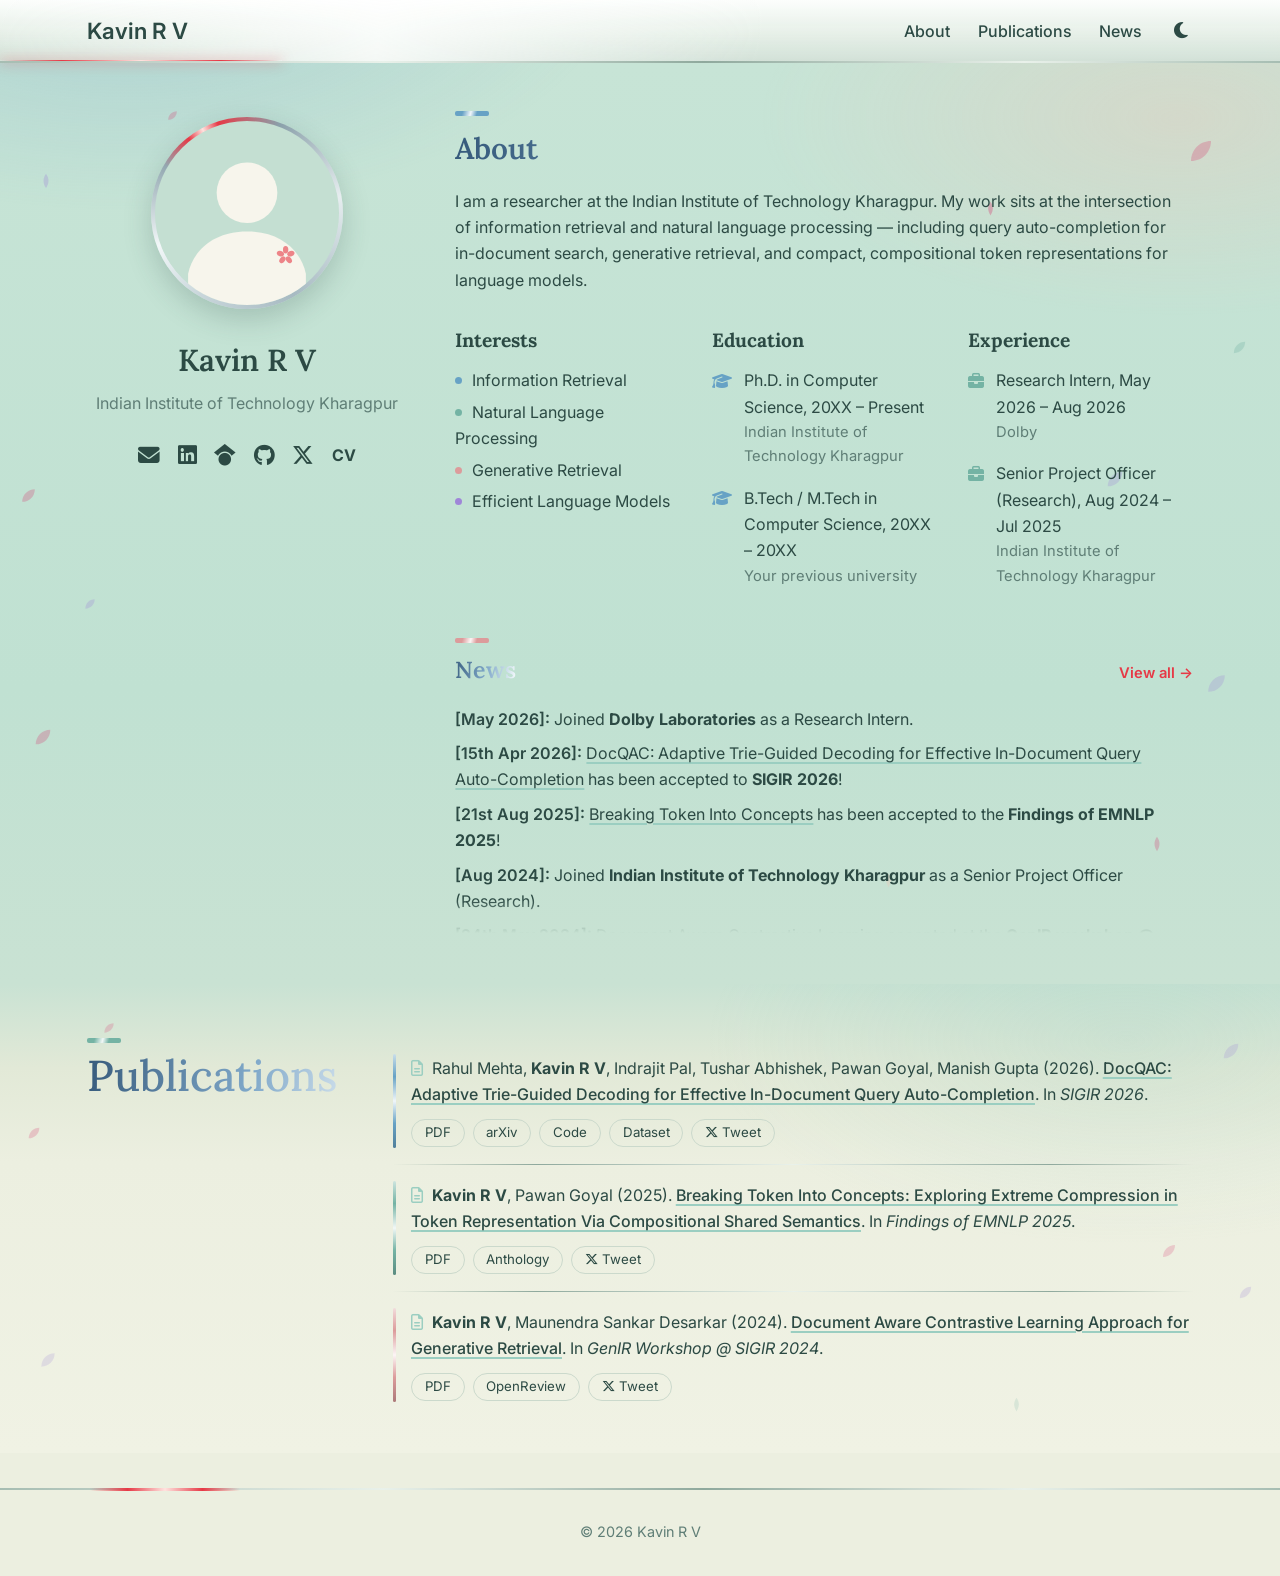
==== commit b905e8f3: "Revise news entries and footer content Updated news items and footer information in index.html." ====
--- a/index.html
+++ b/index.html
@@ -128,14 +128,11 @@
               </div>
               <div class="news-scroll" tabindex="0">
                 <!-- Format: [Date]: News. Newest first. Dates below are placeholders — adjust them. -->
-                <p class="news-item"><span class="news-date">[1st Jul 2026]:</span> Placeholder entry &mdash; edit the news list in <code>index.html</code> and <code>news.html</code>.</p>
-                <p class="news-item"><span class="news-date">[May 2026]:</span> Joined <strong>Dolby</strong> as a Research Intern.</p>
-                <p class="news-item"><span class="news-date">[15th Apr 2026]:</span> &#127881; <a href="publications/docqac.html">DocQAC</a> has been accepted to <strong>SIGIR 2026</strong>!</p>
-                <p class="news-item"><span class="news-date">[5th Nov 2025]:</span> Presented <a href="publications/breaking-tokens.html">Breaking Token Into Concepts</a> at EMNLP 2025.</p>
-                <p class="news-item"><span class="news-date">[21st Aug 2025]:</span> &#127881; <a href="publications/breaking-tokens.html">Breaking Token Into Concepts</a> has been accepted to the <strong>Findings of EMNLP 2025</strong>!</p>
-                <p class="news-item"><span class="news-date">[Aug 2024]:</span> Joined <strong>IIT Kharagpur</strong> as a Senior Project Officer (Research).</p>
-                <p class="news-item"><span class="news-date">[14th Jul 2024]:</span> Presented <a href="publications/document-aware.html">Document Aware Contrastive Learning</a> at the GenIR workshop, SIGIR 2024.</p>
-                <p class="news-item"><span class="news-date">[24th May 2024]:</span> &#127881; <a href="publications/document-aware.html">Document Aware Contrastive Learning</a> accepted at the <strong>GenIR workshop @ SIGIR 2024</strong>!</p>
+                <p class="news-item"><span class="news-date">[May 2026]:</span> Joined <strong>Dolby Laboratories</strong> as a Research Intern.</p>
+                <p class="news-item"><span class="news-date">[15th Apr 2026]:</span> <a href="publications/docqac.html">DocQAC: Adaptive Trie-Guided Decoding for Effective In-Document Query Auto-Completion</a> has been accepted to <strong>SIGIR 2026</strong>!</p>
+                <p class="news-item"><span class="news-date">[21st Aug 2025]:</span> <a href="publications/breaking-tokens.html">Breaking Token Into Concepts</a> has been accepted to the <strong>Findings of EMNLP 2025</strong>!</p>
+                <p class="news-item"><span class="news-date">[Aug 2024]:</span> Joined <strong>Indian Institute of Technology Kharagpur</strong> as a Senior Project Officer (Research).</p>
+                <p class="news-item"><span class="news-date">[24th May 2024]:</span> <a href="publications/document-aware.html">Document Aware Contrastive Learning</a> accepted at the <strong>GenIR workshop @ SIGIR 2024</strong>!</p>
               </div>
             </div>
           </div>
@@ -209,7 +206,7 @@
     </div>
   </main>
 
-  <footer>&copy; 2026 Kavin R V &middot; Built with plain HTML &amp; CSS &middot; Hosted on GitHub Pages</footer>
+  <footer>&copy; 2026 Kavin R V </footer>
 
   <script src="js/main.js"></script>
 </body>
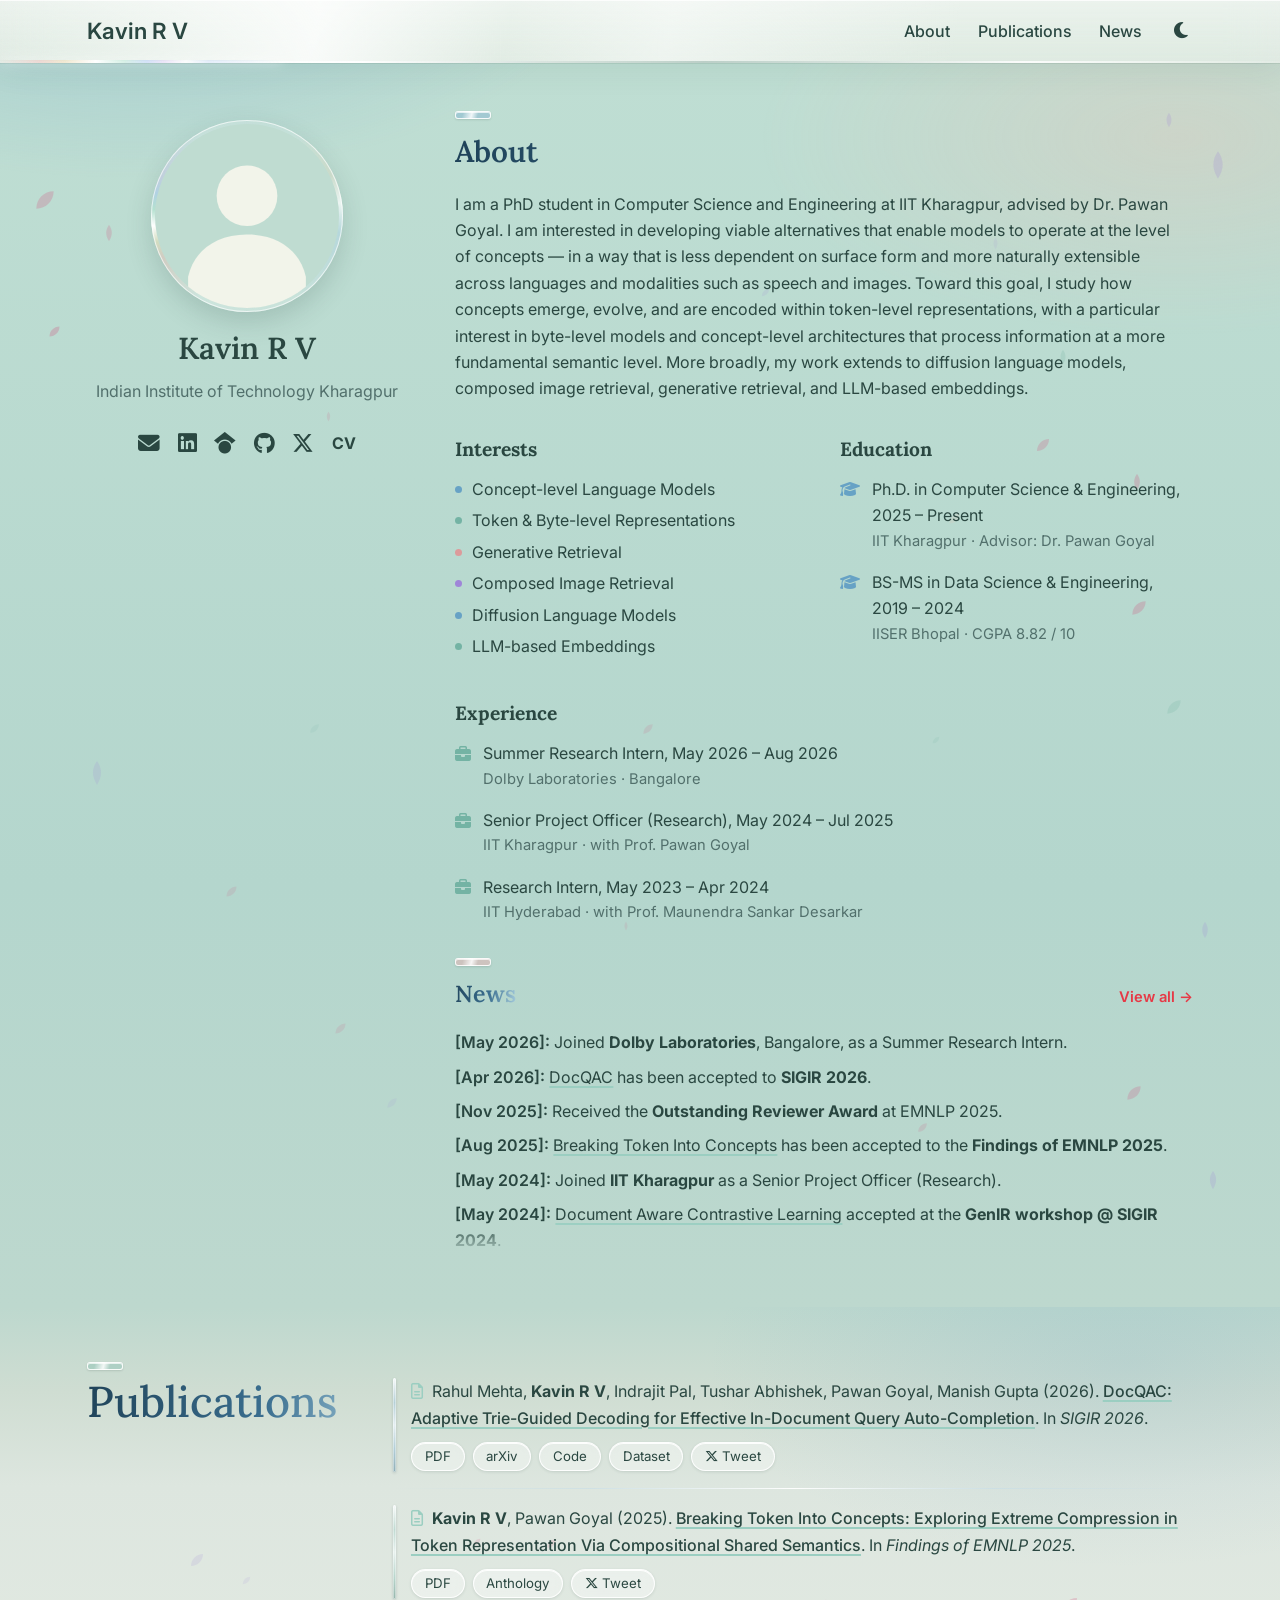
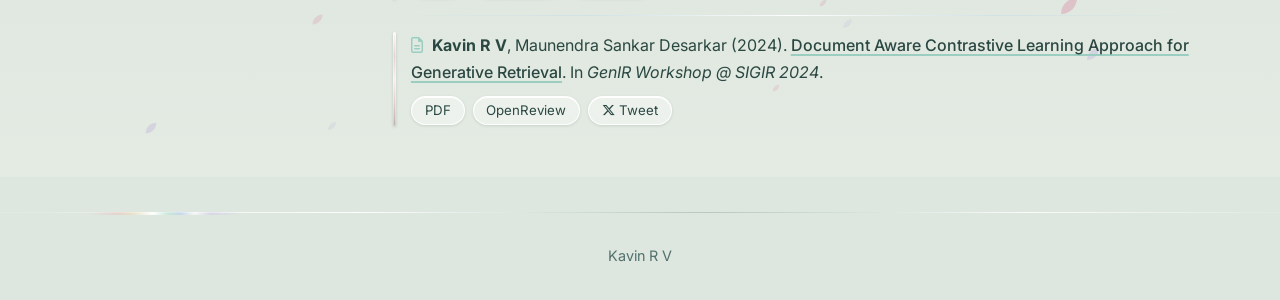
==== commit fcfcccea: "final site uploads" ====
--- a/index.html
+++ b/index.html
@@ -4,7 +4,7 @@
   <meta charset="UTF-8">
   <meta name="viewport" content="width=device-width, initial-scale=1.0">
   <title>Kavin R V</title>
-  <meta name="description" content="Kavin R V — researcher at Indian Institute of Technology Kharagpur working on Information Retrieval and Natural Language Processing.">
+  <meta name="description" content="Kavin R V — PhD student at IIT Kharagpur working on concept-level language models, retrieval, and compact token representations.">
   <link rel="icon" href="data:image/svg+xml,<svg xmlns='http://www.w3.org/2000/svg' viewBox='0 0 100 100'><circle cx='50' cy='50' r='48' fill='%23C0E1D2'/><text x='50' y='68' font-size='52' text-anchor='middle' fill='%232C4A44' font-family='Georgia,serif'>K</text></svg>">
   <script>/* apply saved theme before first paint */try{var t=localStorage.getItem('theme');if(t)document.documentElement.setAttribute('data-theme',t);}catch(e){}</script>
   <link rel="preconnect" href="https://fonts.googleapis.com">
@@ -31,19 +31,33 @@
   <main>
     <!-- ============ Mint band: About + News ============ -->
     <div class="band-mint">
-      <div class="petals" aria-hidden="true"><!-- decorative leaves & petals; delete this div to remove them -->
-        <svg class="petal p1" viewBox="0 0 24 24"><path d="M20 4C20 13 13 20 4 20 4 11 11 4 20 4Z"/></svg>
-        <svg class="petal lav p2" viewBox="0 0 24 24"><path d="M20 4C20 13 13 20 4 20 4 11 11 4 20 4Z"/></svg>
-        <svg class="petal p3" viewBox="0 0 24 24"><path d="M12 1C17 8 17 15 12 23 7 15 7 8 12 1Z"/></svg>
-        <svg class="petal lav p4" viewBox="0 0 24 24"><path d="M20 4C20 13 13 20 4 20 4 11 11 4 20 4Z"/></svg>
-        <svg class="petal teal p5" viewBox="0 0 24 24"><path d="M20 4C20 13 13 20 4 20 4 11 11 4 20 4Z"/></svg>
-        <svg class="petal p6" viewBox="0 0 24 24"><path d="M20 4C20 13 13 20 4 20 4 11 11 4 20 4Z"/></svg>
-        <svg class="petal lav p7" viewBox="0 0 24 24"><path d="M12 1C17 8 17 15 12 23 7 15 7 8 12 1Z"/></svg>
-        <svg class="petal p8" viewBox="0 0 24 24"><path d="M20 4C20 13 13 20 4 20 4 11 11 4 20 4Z"/></svg>
-        <svg class="petal peach p9" viewBox="0 0 24 24"><path d="M12 1C17 8 17 15 12 23 7 15 7 8 12 1Z"/></svg>
-        <svg class="petal lav p10" viewBox="0 0 24 24"><path d="M20 4C20 13 13 20 4 20 4 11 11 4 20 4Z"/></svg>
-        <svg class="petal p11" viewBox="0 0 24 24"><path d="M20 4C20 13 13 20 4 20 4 11 11 4 20 4Z"/></svg>
-        <svg class="petal p12" viewBox="0 0 24 24"><path d="M12 1C17 8 17 15 12 23 7 15 7 8 12 1Z"/></svg>
+      <div class="petals" aria-hidden="true"><!-- decorative leaves; delete this div to remove them -->
+        <svg class="petal lav t1" viewBox="0 0 24 24"><path d="M12 1C17 8 17 15 12 23 7 15 7 8 12 1Z"/></svg>
+        <svg class="petal t2" viewBox="0 0 24 24"><path d="M20 4C20 13 13 20 4 20 4 11 11 4 20 4Z"/></svg>
+        <svg class="petal t3" viewBox="0 0 24 24"><path d="M20 4C20 13 13 20 4 20 4 11 11 4 20 4Z"/></svg>
+        <svg class="petal teal t4" viewBox="0 0 24 24"><path d="M20 4C20 13 13 20 4 20 4 11 11 4 20 4Z"/></svg>
+        <svg class="petal t5" viewBox="0 0 24 24"><path d="M20 4C20 13 13 20 4 20 4 11 11 4 20 4Z"/></svg>
+        <svg class="petal teal t6" viewBox="0 0 24 24"><path d="M12 1C17 8 17 15 12 23 7 15 7 8 12 1Z"/></svg>
+        <svg class="petal teal t7" viewBox="0 0 24 24"><path d="M20 4C20 13 13 20 4 20 4 11 11 4 20 4Z"/></svg>
+        <svg class="petal t8" viewBox="0 0 24 24"><path d="M20 4C20 13 13 20 4 20 4 11 11 4 20 4Z"/></svg>
+        <svg class="petal t9" viewBox="0 0 24 24"><path d="M20 4C20 13 13 20 4 20 4 11 11 4 20 4Z"/></svg>
+        <svg class="petal t10" viewBox="0 0 24 24"><path d="M20 4C20 13 13 20 4 20 4 11 11 4 20 4Z"/></svg>
+        <svg class="petal t11" viewBox="0 0 24 24"><path d="M12 1C17 8 17 15 12 23 7 15 7 8 12 1Z"/></svg>
+        <svg class="petal peach t12" viewBox="0 0 24 24"><path d="M20 4C20 13 13 20 4 20 4 11 11 4 20 4Z"/></svg>
+        <svg class="petal lav t13" viewBox="0 0 24 24"><path d="M12 1C17 8 17 15 12 23 7 15 7 8 12 1Z"/></svg>
+        <svg class="petal teal t14" viewBox="0 0 24 24"><path d="M20 4C20 13 13 20 4 20 4 11 11 4 20 4Z"/></svg>
+        <svg class="petal t15" viewBox="0 0 24 24"><path d="M12 1C17 8 17 15 12 23 7 15 7 8 12 1Z"/></svg>
+        <svg class="petal lav t16" viewBox="0 0 24 24"><path d="M12 1C17 8 17 15 12 23 7 15 7 8 12 1Z"/></svg>
+        <svg class="petal t17" viewBox="0 0 24 24"><path d="M20 4C20 13 13 20 4 20 4 11 11 4 20 4Z"/></svg>
+        <svg class="petal t18" viewBox="0 0 24 24"><path d="M20 4C20 13 13 20 4 20 4 11 11 4 20 4Z"/></svg>
+        <svg class="petal lav t19" viewBox="0 0 24 24"><path d="M12 1C17 8 17 15 12 23 7 15 7 8 12 1Z"/></svg>
+        <svg class="petal lav t20" viewBox="0 0 24 24"><path d="M12 1C17 8 17 15 12 23 7 15 7 8 12 1Z"/></svg>
+        <svg class="petal t21" viewBox="0 0 24 24"><path d="M12 1C17 8 17 15 12 23 7 15 7 8 12 1Z"/></svg>
+        <svg class="petal lav t22" viewBox="0 0 24 24"><path d="M20 4C20 13 13 20 4 20 4 11 11 4 20 4Z"/></svg>
+        <svg class="petal t23" viewBox="0 0 24 24"><path d="M12 1C17 8 17 15 12 23 7 15 7 8 12 1Z"/></svg>
+        <svg class="petal t24" viewBox="0 0 24 24"><path d="M20 4C20 13 13 20 4 20 4 11 11 4 20 4Z"/></svg>
+        <svg class="petal lav t25" viewBox="0 0 24 24"><path d="M20 4C20 13 13 20 4 20 4 11 11 4 20 4Z"/></svg>
+        <svg class="petal lav t26" viewBox="0 0 24 24"><path d="M12 1C17 8 17 15 12 23 7 15 7 8 12 1Z"/></svg>
       </div>
       <div class="container">
 
@@ -60,8 +74,8 @@
             <h1 class="profile-name">Kavin R V</h1>
             <p class="affiliation">Indian Institute of Technology&nbsp;Kharagpur</p>
             <div class="socials">
-              <!-- TODO: replace the # links and email with your real profiles -->
-              <a href="mailto:your.email@iitkgp.ac.in" aria-label="Email" title="Email"><i class="fa-solid fa-envelope"></i></a>
+              <!-- TODO: add your LinkedIn, GitHub, and X profile URLs (the # links) -->
+              <a href="mailto:kavinrv13@gmail.com" aria-label="Email" title="Email"><i class="fa-solid fa-envelope"></i></a>
               <a href="#" target="_blank" rel="noopener" aria-label="LinkedIn" title="LinkedIn"><i class="fa-brands fa-linkedin"></i></a>
               <a href="https://scholar.google.com/citations?user=pD0Ji8QAAAAJ&amp;hl=en" target="_blank" rel="noopener" aria-label="Google Scholar" title="Google Scholar"><i class="fa-brands fa-google-scholar"></i></a>
               <a href="#" target="_blank" rel="noopener" aria-label="GitHub" title="GitHub"><i class="fa-brands fa-github"></i></a>
@@ -74,50 +88,60 @@
           <div class="about-content">
             <h2 class="section-title">About</h2>
             <p class="bio">
-              <!-- TODO: replace with your own bio -->
-              I am a researcher at the Indian Institute of Technology Kharagpur. My work sits at the
-              intersection of information retrieval and natural language processing &mdash; including
-              query auto-completion for in-document search, generative retrieval, and compact,
-              compositional token representations for language models.
+              I am a PhD student in Computer Science and Engineering at IIT Kharagpur, advised by
+              Dr.&nbsp;Pawan Goyal. I am interested in developing viable alternatives that enable models to
+              operate at the level of concepts &mdash; in a way that is less dependent on surface form and
+              more naturally extensible across languages and modalities such as speech and images. Toward
+              this goal, I study how concepts emerge, evolve, and are encoded within token-level
+              representations, with a particular interest in byte-level models and concept-level
+              architectures that process information at a more fundamental semantic level. More broadly,
+              my work extends to diffusion language models, composed image retrieval, generative
+              retrieval, and LLM-based embeddings.
             </p>
 
             <div class="info-grid">
               <div>
                 <h3>Interests</h3>
                 <ul class="interests">
-                  <li>Information Retrieval</li>
-                  <li>Natural Language Processing</li>
+                  <li>Concept-level Language Models</li>
+                  <li>Token &amp; Byte-level Representations</li>
                   <li>Generative Retrieval</li>
-                  <li>Efficient Language Models</li>
+                  <li>Composed Image Retrieval</li>
+                  <li>Diffusion Language Models</li>
+                  <li>LLM-based Embeddings</li>
                 </ul>
               </div>
               <div>
                 <h3>Education</h3>
                 <ul class="edu">
-                  <!-- TODO: fill in your actual degrees and years -->
                   <li><i class="fa-solid fa-graduation-cap"></i>
-                    <span>Ph.D. in Computer Science, 20XX &ndash; Present
-                      <span class="school">Indian Institute of Technology Kharagpur</span></span>
+                    <span>Ph.D. in Computer Science &amp; Engineering, 2025 &ndash; Present
+                      <span class="school">IIT Kharagpur &middot; Advisor: Dr. Pawan Goyal</span></span>
                   </li>
                   <li><i class="fa-solid fa-graduation-cap"></i>
-                    <span>B.Tech / M.Tech in Computer Science, 20XX &ndash; 20XX
-                      <span class="school">Your previous university</span></span>
+                    <span>BS-MS in Data Science &amp; Engineering, 2019 &ndash; 2024
+                      <span class="school">IISER Bhopal &middot; CGPA 8.82 / 10</span></span>
                   </li>
                 </ul>
               </div>
-              <div>
-                <h3>Experience</h3>
-                <ul class="edu">
-                  <li><i class="fa-solid fa-briefcase"></i>
-                    <span>Research Intern, May 2026 &ndash; Aug 2026
-                      <span class="school">Dolby</span></span>
-                  </li>
-                  <li><i class="fa-solid fa-briefcase"></i>
-                    <span>Senior Project Officer (Research), Aug 2024 &ndash; Jul 2025
-                      <span class="school">Indian Institute of Technology Kharagpur</span></span>
-                  </li>
-                </ul>
-              </div>
+            </div>
+
+            <div class="exp-block">
+              <h3>Experience</h3>
+              <ul class="edu">
+                <li><i class="fa-solid fa-briefcase"></i>
+                  <span>Summer Research Intern, May 2026 &ndash; Aug 2026
+                    <span class="school">Dolby Laboratories &middot; Bangalore</span></span>
+                </li>
+                <li><i class="fa-solid fa-briefcase"></i>
+                  <span>Senior Project Officer (Research), May 2024 &ndash; Jul 2025
+                    <span class="school">IIT Kharagpur &middot; with Prof. Pawan Goyal</span></span>
+                </li>
+                <li><i class="fa-solid fa-briefcase"></i>
+                  <span>Research Intern, May 2023 &ndash; Apr 2024
+                    <span class="school">IIT Hyderabad &middot; with Prof. Maunendra Sankar Desarkar</span></span>
+                </li>
+              </ul>
             </div>
 
             <!-- ============ News: scrolls within itself, flush with the page ============ -->
@@ -126,13 +150,8 @@
                 <h2>News</h2>
                 <a class="see-all" href="news.html">View all &rarr;</a>
               </div>
-              <div class="news-scroll" tabindex="0">
-                <!-- Format: [Date]: News. Newest first. Dates below are placeholders — adjust them. -->
-                <p class="news-item"><span class="news-date">[May 2026]:</span> Joined <strong>Dolby Laboratories</strong> as a Research Intern.</p>
-                <p class="news-item"><span class="news-date">[15th Apr 2026]:</span> <a href="publications/docqac.html">DocQAC: Adaptive Trie-Guided Decoding for Effective In-Document Query Auto-Completion</a> has been accepted to <strong>SIGIR 2026</strong>!</p>
-                <p class="news-item"><span class="news-date">[21st Aug 2025]:</span> <a href="publications/breaking-tokens.html">Breaking Token Into Concepts</a> has been accepted to the <strong>Findings of EMNLP 2025</strong>!</p>
-                <p class="news-item"><span class="news-date">[Aug 2024]:</span> Joined <strong>Indian Institute of Technology Kharagpur</strong> as a Senior Project Officer (Research).</p>
-                <p class="news-item"><span class="news-date">[24th May 2024]:</span> <a href="publications/document-aware.html">Document Aware Contrastive Learning</a> accepted at the <strong>GenIR workshop @ SIGIR 2024</strong>!</p>
+              <div class="news-scroll" id="news-list" tabindex="0">
+                <!-- Rendered from js/data.js — edit news there once for both pages. -->
               </div>
             </div>
           </div>
@@ -143,71 +162,35 @@
     <!-- ============ Lighter band: Publications (nav link scrolls here) ============ -->
     <div class="band-cream">
       <div class="petals" aria-hidden="true">
-        <svg class="petal lav q1" viewBox="0 0 24 24"><path d="M20 4C20 13 13 20 4 20 4 11 11 4 20 4Z"/></svg>
-        <svg class="petal q2" viewBox="0 0 24 24"><path d="M20 4C20 13 13 20 4 20 4 11 11 4 20 4Z"/></svg>
-        <svg class="petal lav q3" viewBox="0 0 24 24"><path d="M20 4C20 13 13 20 4 20 4 11 11 4 20 4Z"/></svg>
-        <svg class="petal q4" viewBox="0 0 24 24"><path d="M20 4C20 13 13 20 4 20 4 11 11 4 20 4Z"/></svg>
-        <svg class="petal teal q5" viewBox="0 0 24 24"><path d="M12 1C17 8 17 15 12 23 7 15 7 8 12 1Z"/></svg>
-        <svg class="petal q6" viewBox="0 0 24 24"><path d="M20 4C20 13 13 20 4 20 4 11 11 4 20 4Z"/></svg>
-        <svg class="petal lav q7" viewBox="0 0 24 24"><path d="M20 4C20 13 13 20 4 20 4 11 11 4 20 4Z"/></svg>
+        <svg class="petal lav c1" viewBox="0 0 24 24"><path d="M20 4C20 13 13 20 4 20 4 11 11 4 20 4Z"/></svg>
+        <svg class="petal c2" viewBox="0 0 24 24"><path d="M20 4C20 13 13 20 4 20 4 11 11 4 20 4Z"/></svg>
+        <svg class="petal c3" viewBox="0 0 24 24"><path d="M20 4C20 13 13 20 4 20 4 11 11 4 20 4Z"/></svg>
+        <svg class="petal c4" viewBox="0 0 24 24"><path d="M20 4C20 13 13 20 4 20 4 11 11 4 20 4Z"/></svg>
+        <svg class="petal lav c5" viewBox="0 0 24 24"><path d="M12 1C17 8 17 15 12 23 7 15 7 8 12 1Z"/></svg>
+        <svg class="petal lav c6" viewBox="0 0 24 24"><path d="M20 4C20 13 13 20 4 20 4 11 11 4 20 4Z"/></svg>
+        <svg class="petal c7" viewBox="0 0 24 24"><path d="M20 4C20 13 13 20 4 20 4 11 11 4 20 4Z"/></svg>
+        <svg class="petal lav c8" viewBox="0 0 24 24"><path d="M20 4C20 13 13 20 4 20 4 11 11 4 20 4Z"/></svg>
+        <svg class="petal lav c9" viewBox="0 0 24 24"><path d="M20 4C20 13 13 20 4 20 4 11 11 4 20 4Z"/></svg>
+        <svg class="petal lav c10" viewBox="0 0 24 24"><path d="M20 4C20 13 13 20 4 20 4 11 11 4 20 4Z"/></svg>
+        <svg class="petal lav c11" viewBox="0 0 24 24"><path d="M20 4C20 13 13 20 4 20 4 11 11 4 20 4Z"/></svg>
+        <svg class="petal c12" viewBox="0 0 24 24"><path d="M20 4C20 13 13 20 4 20 4 11 11 4 20 4Z"/></svg>
+        <svg class="petal c13" viewBox="0 0 24 24"><path d="M20 4C20 13 13 20 4 20 4 11 11 4 20 4Z"/></svg>
       </div>
       <div class="container">
         <section id="publications" class="pub-section">
           <h2 class="pub-heading serif">Publications</h2>
-          <div class="pub-list">
-
-            <article class="pub">
-              <p class="pub-cite">
-                <i class="fa-regular fa-file-lines"></i>
-                Rahul Mehta, <strong>Kavin R V</strong>, Indrajit Pal, Tushar Abhishek, Pawan Goyal, Manish Gupta (2026).
-                <a class="pub-title" href="publications/docqac.html">DocQAC: Adaptive Trie-Guided Decoding for Effective In-Document Query Auto-Completion</a>.
-                In <em>SIGIR 2026</em>.
-              </p>
-              <div class="pub-links">
-                <a class="btn-sm" href="https://arxiv.org/pdf/2604.18257" target="_blank" rel="noopener">PDF</a>
-                <a class="btn-sm" href="https://arxiv.org/abs/2604.18257" target="_blank" rel="noopener">arXiv</a>
-                <a class="btn-sm" href="https://github.com/rahcode7/DocQAC" target="_blank" rel="noopener">Code</a>
-                <a class="btn-sm" href="https://bit.ly/3IGEkbH" target="_blank" rel="noopener">Dataset</a>
-                <a class="btn-sm" href="https://twitter.com/intent/tweet?text=DocQAC%3A%20Adaptive%20Trie-Guided%20Decoding%20for%20Effective%20In-Document%20Query%20Auto-Completion&amp;url=https%3A%2F%2Farxiv.org%2Fabs%2F2604.18257" target="_blank" rel="noopener"><i class="fa-brands fa-x-twitter"></i> Tweet</a>
-              </div>
-            </article>
-
-            <article class="pub">
-              <p class="pub-cite">
-                <i class="fa-regular fa-file-lines"></i>
-                <strong>Kavin R V</strong>, Pawan Goyal (2025).
-                <a class="pub-title" href="publications/breaking-tokens.html">Breaking Token Into Concepts: Exploring Extreme Compression in Token Representation Via Compositional Shared Semantics</a>.
-                In <em>Findings of EMNLP 2025</em>.
-              </p>
-              <div class="pub-links">
-                <a class="btn-sm" href="https://aclanthology.org/2025.findings-emnlp.1319.pdf" target="_blank" rel="noopener">PDF</a>
-                <a class="btn-sm" href="https://aclanthology.org/2025.findings-emnlp.1319/" target="_blank" rel="noopener">Anthology</a>
-                <a class="btn-sm" href="https://twitter.com/intent/tweet?text=Breaking%20Token%20Into%20Concepts&amp;url=https%3A%2F%2Faclanthology.org%2F2025.findings-emnlp.1319%2F" target="_blank" rel="noopener"><i class="fa-brands fa-x-twitter"></i> Tweet</a>
-              </div>
-            </article>
-
-            <article class="pub">
-              <p class="pub-cite">
-                <i class="fa-regular fa-file-lines"></i>
-                <strong>Kavin R V</strong>, Maunendra Sankar Desarkar (2024).
-                <a class="pub-title" href="publications/document-aware.html">Document Aware Contrastive Learning Approach for Generative Retrieval</a>.
-                In <em>GenIR Workshop @ SIGIR 2024</em>.
-              </p>
-              <div class="pub-links">
-                <a class="btn-sm" href="https://openreview.net/pdf?id=P04rZjcgF7" target="_blank" rel="noopener">PDF</a>
-                <a class="btn-sm" href="https://openreview.net/forum?id=P04rZjcgF7" target="_blank" rel="noopener">OpenReview</a>
-                <a class="btn-sm" href="https://twitter.com/intent/tweet?text=Document%20Aware%20Contrastive%20Learning%20Approach%20for%20Generative%20Retrieval&amp;url=https%3A%2F%2Fopenreview.net%2Fforum%3Fid%3DP04rZjcgF7" target="_blank" rel="noopener"><i class="fa-brands fa-x-twitter"></i> Tweet</a>
-              </div>
-            </article>
-
+          <div class="pub-list" id="pub-list">
+            <!-- Rendered from js/data.js — add a publication there
+                 (and copy a detail page in /publications for its own page). -->
           </div>
         </section>
       </div>
     </div>
   </main>
 
-  <footer>&copy; 2026 Kavin R V </footer>
+  <footer>Kavin R V</footer>
 
+  <script src="js/data.js"></script>
   <script src="js/main.js"></script>
 </body>
 </html>
--- a/css/style.css
+++ b/css/style.css
@@ -1,54 +1,48 @@
 /* =========================================================
    Kavin R V — personal academic website
-   Theme: spring garden with a metallic edge.
-   The PAGE carries the colour — mint holding through About &
-   News, shifting into a pigmented sage-cream right around the
-   Publications section (palettes C0E1D2-E5EEE4-F6F4E8-DC9B9B
-   and FFB6A6-FFEBD3-9BCEC1-67A2C5). Metal is the texture:
-   brushed navbar with a travelling reflection, chrome ring
-   portrait, metallic heading chips, bars and borders. One bold
-   bright-red accent glints across it all. Cherry & lavender
-   leaves drift everywhere. Re-theme from the variables below.
+   LIGHT = frosted GLASS: cool mint/sage pigment (aligned with
+   the dark palette's blue-green cast), translucent panels,
+   prismatic reflections. DARK = brushed METAL: gunmetal with
+   the bright-red glint. The theme toggle
+   dusk falls to dark, dawn rises to light, transforming the page
+   element by element (View Transitions). Palettes:
+   C0E1D2-E5EEE4-F6F4E8-DC9B9B + FFB6A6-FFEBD3-9BCEC1-67A2C5.
    ========================================================= */
 
 :root{
-  /* page (multicolour) */
-  --bg:        #C0E1D2;   /* mint — top of the home page */
-  --bg-light:  #ECEFE0;   /* pigmented sage-cream — Publications onward + subpages */
-  --text:      #2C4A44;   /* deep pine */
-  --muted:     #5F7E76;
-  --line:      #CBD9CC;
-
-  /* the one bold accent (metal glint) */
-  --accent:    #E63946;   /* bright red */
+  --bg:        #B4D6CD;
+  --bg-light:  #DDE6DF;
+  --text:      #2A4741;
+  --muted:     #52706C;
+  --line:      #BCCFC6;
+
+  --accent:    #E63946;
   --accent-2:  #C42F3B;
-  --glint:     #FFE3DF;   /* white-hot centre of the reflection */
-
-  /* supporting palette colours (page personality, hovers, marks) */
+  --glint:     #FFE3DF;
+
   --steel:     #67A2C5;
   --teal:      #9BCEC1;
   --tealdeep:  #74B3A4;
   --rosewood:  #DC9B9B;
   --peach:     #FFB6A6;
   --lavender:  #9F86D8;
-  --cherry:    #D6336C;   /* leaf colour */
-
-  /* metal */
-  --m1:#A6BDB2; --m2:#E9F1EA; --m3:#8FA99D;
-  --sheen:rgba(255,255,255,.9);   /* highlight band on metallic bars/borders */
+  --cherry:    #D6336C;
+
+  --m1:#3D505A; --m2:#6B8591; --m3:#2C3C45;
+  --sheen:rgba(255,255,255,.9);
+  --pmul:1;
 
   --serif: 'Lora', Georgia, 'Times New Roman', serif;
   --sans:  'Inter', system-ui, -apple-system, 'Segoe UI', Roboto, sans-serif;
 }
 html[data-theme="dark"]{
-  /* dark: cool gunmetal blue-green (no mud) */
   --bg:#24333D; --bg-light:#1B252C;
   --text:#E9F1F3; --muted:#9EB5BD; --line:#34464F;
   --accent:#FF5A63; --accent-2:#FF8A90; --glint:#FFD6D3;
   --steel:#8FC0E0; --teal:#9BCEC1; --tealdeep:#7FC4B1;
   --rosewood:#E2A9A9; --peach:#FFB6A6; --lavender:#B9A5EE; --cherry:#F0709E;
-  --m1:#3D505A; --m2:#6B8591; --m3:#2C3C45;
   --sheen:rgba(255,255,255,.32);
+  --pmul:.6;
 }
 
 *{box-sizing:border-box;margin:0;padding:0}
@@ -58,24 +52,85 @@
      -webkit-font-smoothing:antialiased;transition:background .25s,color .25s}
 img{max-width:100%}
 main{position:relative;z-index:1}
-
-/* Links: quiet teal underline; bright red pop on hover */
+.no-anim,.no-anim *{transition:none!important}
+
+/* Theme toggle choreography (View Transitions API):
+   -> DARK  "dusk": a soft curtain of darkness falls down the page while the
+      glass dims beneath it; navbar, ring, headings and footer temper in turn.
+   -> LIGHT "dawn": a soft curtain of light washes down the page while the
+      metal dissolves into brightness beneath it; each element crystallises. */
+::view-transition-group(*){animation-duration:.55s;animation-timing-function:cubic-bezier(.45,0,.2,1)}
+::view-transition-old(vt-nav),::view-transition-old(vt-ring),::view-transition-old(vt-foot),
+::view-transition-old(vt-t1),::view-transition-old(vt-t2),
+::view-transition-old(vt-t3),::view-transition-old(vt-t4){animation-duration:.28s}
+
+html[data-vt="to-dark"]::view-transition-old(root){animation:vt-dim .75s ease both}
+@keyframes vt-dim{to{filter:brightness(.72) saturate(.9) blur(6px)}}
+html[data-vt="to-dark"]::view-transition-new(root){
+  animation:vt-dusk .8s cubic-bezier(.3,0,.15,1) both;
+  -webkit-mask-image:linear-gradient(180deg,#000 42%,rgba(0,0,0,.55) 55%,rgba(0,0,0,0) 72%);
+          mask-image:linear-gradient(180deg,#000 42%,rgba(0,0,0,.55) 55%,rgba(0,0,0,0) 72%);
+  -webkit-mask-size:100% 300%;mask-size:100% 300%;
+  -webkit-mask-repeat:no-repeat;mask-repeat:no-repeat}
+@keyframes vt-dusk{
+  from{-webkit-mask-position:0 100%;mask-position:0 100%;filter:brightness(.85) blur(4px)}
+  55% {filter:brightness(.95) blur(1.5px)}
+  to  {-webkit-mask-position:0 0;mask-position:0 0;filter:none}}
+html[data-vt="to-dark"]::view-transition-new(vt-nav){animation:quench .45s .04s both}
+html[data-vt="to-dark"]::view-transition-new(vt-ring){animation:quench .45s .10s both}
+html[data-vt="to-dark"]::view-transition-new(vt-t1){animation:quench .45s .14s both}
+html[data-vt="to-dark"]::view-transition-new(vt-t2){animation:quench .45s .18s both}
+html[data-vt="to-dark"]::view-transition-new(vt-t3){animation:quench .45s .22s both}
+html[data-vt="to-dark"]::view-transition-new(vt-t4){animation:quench .45s .18s both}
+html[data-vt="to-dark"]::view-transition-new(vt-foot){animation:quench .45s .26s both}
+@keyframes quench{
+  from{opacity:.3;filter:brightness(.7) blur(4px);transform:translateY(3px)}
+  to  {opacity:1;filter:none;transform:none}}
+
+html[data-vt="to-light"]::view-transition-old(root){animation:vt-melt .75s ease both}
+@keyframes vt-melt{to{filter:brightness(1.5) saturate(.85) blur(6px)}}
+html[data-vt="to-light"]::view-transition-new(root){
+  animation:vt-dawn .8s cubic-bezier(.3,0,.15,1) both;
+  -webkit-mask-image:linear-gradient(180deg,#000 42%,rgba(0,0,0,.55) 55%,rgba(0,0,0,0) 72%);
+          mask-image:linear-gradient(180deg,#000 42%,rgba(0,0,0,.55) 55%,rgba(0,0,0,0) 72%);
+  -webkit-mask-size:100% 300%;mask-size:100% 300%;
+  -webkit-mask-repeat:no-repeat;mask-repeat:no-repeat}
+@keyframes vt-dawn{
+  from{-webkit-mask-position:0 100%;mask-position:0 100%;filter:brightness(1.25) blur(4px)}
+  55% {filter:brightness(1.08) blur(1.5px)}
+  to  {-webkit-mask-position:0 0;mask-position:0 0;filter:none}}
+html[data-vt="to-light"]::view-transition-new(vt-nav){animation:crystal .5s .06s both}
+html[data-vt="to-light"]::view-transition-new(vt-ring){animation:crystal .5s .12s both}
+html[data-vt="to-light"]::view-transition-new(vt-t1){animation:crystal .5s .16s both}
+html[data-vt="to-light"]::view-transition-new(vt-t2){animation:crystal .5s .20s both}
+html[data-vt="to-light"]::view-transition-new(vt-t3){animation:crystal .5s .24s both}
+html[data-vt="to-light"]::view-transition-new(vt-t4){animation:crystal .5s .20s both}
+html[data-vt="to-light"]::view-transition-new(vt-foot){animation:crystal .5s .28s both}
+@keyframes crystal{
+  from{opacity:.25;filter:blur(6px) brightness(1.5);transform:scale(.985)}
+  to  {opacity:1;filter:none;transform:none}}
+@media (prefers-reduced-motion: reduce){
+  ::view-transition-new(*),::view-transition-old(*){animation:none!important}}
+
+/* Links */
 a{color:inherit;text-decoration:underline;text-decoration-color:var(--teal);
   text-decoration-thickness:1.5px;text-underline-offset:3px;
   transition:color .15s,text-decoration-color .15s}
 a:hover{color:var(--accent);text-decoration-color:var(--accent)}
 :focus-visible{outline:2px solid var(--accent);outline-offset:2px;border-radius:3px}
-::selection{background:#B9E0D0;color:#1F3A34}
+::selection{background:#A5D2C2;color:#1F3A34}
 html[data-theme="dark"] ::selection{background:#2E4A54;color:#E9F1F3}
 code{font-family:ui-monospace,SFMono-Regular,Menlo,monospace;font-size:.92em;font-weight:600}
 .serif{font-family:var(--serif)}
 .container{max-width:1150px;margin:0 auto;padding:0 1.4rem}
 
-/* Major section titles: chrome text whose reflection travels as you scroll */
-.section-title,.news-head h2,.pub-heading,.page-title{color:var(--steel)}
+/* Major section titles: readable deep glass (light) / chrome (dark); reflection travels on scroll */
+.section-title,.news-head h2,.pub-heading,.page-title{color:#1F4258}
+html[data-theme="dark"] .section-title,html[data-theme="dark"] .news-head h2,
+html[data-theme="dark"] .pub-heading,html[data-theme="dark"] .page-title{color:var(--steel)}
 @supports ((-webkit-background-clip:text) or (background-clip:text)){
   .section-title,.news-head h2,.pub-heading,.page-title{
-    background-image:linear-gradient(100deg,#35597A 0%,#7FA8C9 26%,#F2F8FB 47%,#E9F4F0 53%,#5F9A86 74%,#35597A 100%);
+    background-image:linear-gradient(100deg,#1F4258 0%,#3A6E8F 28%,#9FC6D8 47%,#87BBA6 53%,#2F6153 76%,#1F4258 100%);
     background-size:220% 100%;background-position:calc(var(--sp,0)*100%) 0;
     -webkit-background-clip:text;background-clip:text;color:transparent}
   html[data-theme="dark"] .section-title,html[data-theme="dark"] .news-head h2,
@@ -83,53 +138,66 @@
     background-image:linear-gradient(100deg,#6FA8CC 0%,#A8D2EC 26%,#F4FBFE 47%,#DFF4EE 53%,#8FD0BC 74%,#6FA8CC 100%)}
 }
 
-/* ---------- Sticky navbar: brushed reflective metal + the travelling red glint ---------- */
+/* ---------- Sticky navbar ---------- */
 .navbar{position:sticky;top:0;z-index:1000;
   background:
-    linear-gradient(100deg,rgba(255,255,255,0) 0%,rgba(255,255,255,.75) 12%,rgba(255,255,255,0) 24%),
-    linear-gradient(180deg,rgba(252,254,253,.94),rgba(228,239,233,.80) 55%,rgba(205,222,213,.88));
+    linear-gradient(100deg,rgba(255,255,255,0) 0%,rgba(255,255,255,.78) 10%,rgba(255,255,255,.08) 16%,rgba(255,255,255,.45) 21%,rgba(255,255,255,0) 30%),
+    linear-gradient(180deg,rgba(252,254,253,.5),rgba(238,246,242,.22));
   background-size:250% 100%,100% 100%;
   background-position:calc(var(--sp,0)*100%) 0,0 0;
   background-repeat:no-repeat;
-  -webkit-backdrop-filter:blur(10px);backdrop-filter:blur(10px)}
+  -webkit-backdrop-filter:blur(24px) saturate(1.65);backdrop-filter:blur(24px) saturate(1.65);
+  box-shadow:inset 0 1px 0 rgba(255,255,255,.75),0 1px 0 rgba(42,71,65,.10),0 8px 30px rgba(42,71,65,.08)}
 html[data-theme="dark"] .navbar{
   background:
-    linear-gradient(100deg,rgba(255,255,255,0) 0%,rgba(170,200,212,.18) 12%,rgba(255,255,255,0) 24%),
-    linear-gradient(180deg,rgba(36,48,57,.94),rgba(26,36,44,.86) 55%,rgba(18,27,34,.92));
-  background-size:250% 100%,100% 100%;
-  background-position:calc(var(--sp,0)*100%) 0,0 0;
-  background-repeat:no-repeat}
-.navbar::after{content:"";position:absolute;left:0;right:0;bottom:0;height:2px;
-        background:linear-gradient(90deg,var(--m1),var(--m2) 30%,var(--m3) 55%,var(--m2) 80%,var(--m1))}
+    linear-gradient(100deg,rgba(255,255,255,0) 0%,rgba(170,200,212,.18) 12%,rgba(255,255,255,0) 26%),
+    repeating-linear-gradient(90deg,rgba(255,255,255,.035) 0 1px,rgba(255,255,255,0) 1px 3px),
+    linear-gradient(180deg,rgba(36,48,57,.96),rgba(26,36,44,.9) 55%,rgba(15,23,30,.95));
+  background-size:250% 100%,auto,100% 100%;
+  background-position:calc(var(--sp,0)*100%) 0,0 0,0 0;
+  background-repeat:no-repeat;
+  -webkit-backdrop-filter:blur(10px);backdrop-filter:blur(10px);
+  box-shadow:inset 0 1px 0 rgba(255,255,255,.06),0 2px 14px rgba(0,0,0,.42)}
+.navbar::after{content:"";position:absolute;left:0;right:0;bottom:0;height:1.5px;
+  background:linear-gradient(90deg,rgba(255,255,255,.1),rgba(255,255,255,.95) 28%,rgba(148,178,168,.55) 55%,rgba(255,255,255,.85) 80%,rgba(255,255,255,.1))}
+html[data-theme="dark"] .navbar::after{height:2px;
+  background:linear-gradient(90deg,var(--m1),var(--m2) 30%,var(--m3) 55%,var(--m2) 80%,var(--m1))}
+/* the travelling reflection: prismatic glass (light) / bright-red metal (dark) */
 .navbar::before{content:"";position:absolute;bottom:0;height:3px;width:22%;
-        left:calc(var(--sp,0) * 78%);pointer-events:none;
-        background:linear-gradient(90deg,transparent,var(--accent) 22%,var(--glint) 50%,var(--accent) 78%,transparent);
-        box-shadow:0 0 12px rgba(230,57,70,.5)}
-html[data-theme="dark"] .navbar::before{box-shadow:0 0 12px rgba(255,90,99,.55)}
+  left:calc(var(--sp,0) * 78%);pointer-events:none;z-index:1;
+  background:linear-gradient(90deg,transparent,
+    rgba(255,150,150,.25) 14%,rgba(255,214,150,.3) 23%,
+    rgba(255,255,255,.98) 34%,
+    rgba(160,230,205,.32) 44%,rgba(150,185,255,.34) 52%,rgba(200,160,255,.22) 58%,
+    rgba(255,255,255,.72) 66%,rgba(150,185,255,.2) 74%,transparent);
+  box-shadow:0 0 12px rgba(255,255,255,.8)}
+html[data-theme="dark"] .navbar::before{
+  background:linear-gradient(90deg,transparent,var(--accent) 22%,var(--glint) 50%,var(--accent) 78%,transparent);
+  box-shadow:0 0 12px rgba(255,90,99,.55)}
 .nav-inner{max-width:1150px;margin:0 auto;padding:.8rem 1.4rem;display:flex;align-items:center;flex-wrap:wrap;gap:.5rem 1rem}
 .brand{display:flex;align-items:center;gap:.5rem;font-size:1.4rem;font-weight:600;color:var(--text);text-decoration:none}
 .brand:hover{color:var(--text)}
 .nav-links{margin-left:auto;display:flex;align-items:center;gap:1.7rem}
 .nav-links a{position:relative;color:var(--text);font-weight:500;text-decoration:none}
 .nav-links a::after{content:"";position:absolute;left:0;right:0;bottom:-5px;height:2px;border-radius:1px;
-        background:linear-gradient(90deg,var(--accent),var(--glint),var(--accent));background-size:200% 100%;
-        transform:scaleX(0);transform-origin:left;transition:transform .2s ease}
+  background:linear-gradient(90deg,var(--accent),var(--glint),var(--accent));background-size:200% 100%;
+  transform:scaleX(0);transform-origin:left;transition:transform .2s ease}
 .nav-links a:hover{color:var(--accent)}
 .nav-links a:hover::after{transform:scaleX(1);animation:sheen-x 1.1s linear infinite}
 #theme-toggle{background:none;border:none;color:var(--text);font-size:1.15rem;cursor:pointer;padding:.2rem .3rem}
 #theme-toggle:hover{color:var(--accent)}
 @keyframes sheen-x{to{background-position:-200% 0}}
 
-/* ---------- Colour bands: mint holds through About/News, shift lands at Publications ---------- */
+/* ---------- Colour bands ---------- */
 .band-mint,.band-cream{position:relative;overflow:hidden}
 .band-mint > .container,.band-cream > .container{position:relative;z-index:1}
 .band-mint{background:
-  radial-gradient(820px 400px at 10% -10%,rgba(103,162,197,.30),transparent 60%),
-  radial-gradient(760px 360px at 92% 6%,rgba(255,182,166,.24),transparent 55%),
-  linear-gradient(180deg,#C7E4D6 0%,#C0E1D2 68%,#C9E2D3 100%)}
+  radial-gradient(820px 400px at 10% -10%,rgba(103,162,197,.38),transparent 60%),
+  radial-gradient(760px 360px at 92% 6%,rgba(255,182,166,.22),transparent 55%),
+  linear-gradient(180deg,#BFDED3 0%,#B4D6CD 66%,#BDD8CE 100%)}
 .band-cream{background:
-  radial-gradient(700px 340px at 88% 12%,rgba(155,206,193,.22),transparent 60%),
-  linear-gradient(180deg,#C9E2D3 0%,#E2E9D7 18%,var(--bg-light) 38%,#F0F2E4 100%)}
+  radial-gradient(700px 340px at 88% 12%,rgba(103,162,197,.16),transparent 60%),
+  linear-gradient(180deg,#BDD8CE 0%,#CFDDD2 18%,var(--bg-light) 38%,#E4EBE3 100%)}
 html[data-theme="dark"] .band-mint{background:
   radial-gradient(820px 400px at 10% -10%,rgba(103,162,197,.17),transparent 60%),
   radial-gradient(760px 360px at 92% 6%,rgba(255,182,166,.06),transparent 55%),
@@ -138,92 +206,121 @@
   radial-gradient(700px 340px at 88% 12%,rgba(155,206,193,.08),transparent 60%),
   linear-gradient(180deg,#1F2E37 0%,#1D2933 18%,var(--bg-light) 38%,#1E2930 100%)}
 
-/* Drifting leaves & petals — cherry and lavender, everywhere.
-   Delete the .petals divs in the HTML to remove them. */
+/* Drifting leaves & petals */
 .petals{position:absolute;inset:0;pointer-events:none}
 .page-petals{position:fixed;z-index:0}
-.petal{position:absolute;width:24px;fill:var(--cherry);opacity:.26;animation:drift 10s ease-in-out infinite alternate}
+.petal{position:absolute;width:18px;fill:var(--cherry);opacity:calc(var(--po,.16)*var(--pmul));
+       animation:drift 11s ease-in-out infinite alternate}
 .petal.lav{fill:var(--lavender)} .petal.teal{fill:var(--tealdeep)} .petal.peach{fill:var(--peach)}
-/* mint band */
-.p1{top:8%;right:5%;width:30px;--r:25deg}
-.p2{top:44%;right:12%;width:22px;--r:-40deg;animation-duration:12s}
-.p3{top:15%;right:22%;width:15px;opacity:.32;--r:70deg;animation-duration:10.5s}
-.p4{top:66%;right:4%;width:25px;--r:110deg;animation-duration:11s}
-.p5{top:30%;right:2.5%;width:17px;opacity:.3;--r:-15deg;animation-duration:13s}
-.p6{top:72%;left:2.5%;width:22px;--r:40deg;animation-duration:12.5s}
-.p7{top:12%;left:3%;width:16px;opacity:.3;--r:-60deg;animation-duration:11.5s}
-.p8{top:46%;left:1.5%;width:19px;--r:80deg;animation-duration:9.5s}
-.p9{top:88%;right:30%;width:15px;opacity:.22;--r:15deg;animation-duration:12s}
-.p10{top:58%;left:6.5%;width:14px;opacity:.28;--r:-35deg;animation-duration:10s}
-.p11{top:5%;left:13%;width:13px;opacity:.24;--r:55deg;animation-duration:12.8s}
-.p12{top:84%;right:9%;width:16px;opacity:.26;--r:-70deg;animation-duration:11.3s}
-/* cream band */
-.q1{top:12%;right:3%;width:22px;opacity:.22;--r:35deg;animation-duration:11s}
-.q2{top:55%;right:8%;width:18px;opacity:.2;--r:-25deg;animation-duration:12.5s}
-.q3{top:78%;left:3%;width:20px;opacity:.2;--r:65deg;animation-duration:10s}
-.q4{top:30%;left:2%;width:16px;opacity:.22;--r:-50deg;animation-duration:13s}
-.q5{top:88%;right:20%;width:15px;opacity:.18;--r:10deg;animation-duration:11.5s}
-.q6{top:8%;left:8%;width:14px;opacity:.2;--r:20deg;animation-duration:12.2s}
-.q7{top:64%;right:2%;width:17px;opacity:.22;--r:-65deg;animation-duration:10.8s}
-/* subpages (fixed, very quiet) */
-.page-petals .petal{opacity:.15}
-.s1{top:14%;right:4%;width:20px;--r:30deg}
-.s2{top:38%;right:2%;width:15px;--r:-45deg;animation-duration:12s}
-.s3{top:64%;right:6%;width:17px;--r:75deg;animation-duration:10.5s}
-.s4{top:26%;left:2.5%;width:16px;--r:-20deg;animation-duration:13s}
-.s5{top:80%;left:4%;width:19px;--r:55deg;animation-duration:11s}
-html[data-theme="dark"] .petal{opacity:.16}
-html[data-theme="dark"] .page-petals .petal{opacity:.1}
 @keyframes drift{
   from{transform:translateY(0) rotate(var(--r))}
-  to  {transform:translateY(16px) rotate(calc(var(--r) + 9deg))}
+  to  {transform:translateY(15px) rotate(calc(var(--r) + 8deg))}
 }
 @media (prefers-reduced-motion: reduce){
   .petal{animation:none;transform:rotate(var(--r))}
   .nav-links a:hover::after,.btn-sm:hover{animation:none}
 }
-
-/* ---------- Section heading chips: little metal bars in the page palette ---------- */
+/* generated petal positions */
+.t1{top:7%;left:94.0%;width:30px;--po:.22;--r:25deg;animation-duration:11.5s}
+.t2{top:10%;left:2.5%;width:26px;--po:.20;--r:-55deg;animation-duration:12.6s}
+.t3{top:85%;left:71.6%;width:13px;--po:0.12;--r:109deg;animation-duration:13.2s}
+.t4{top:51%;left:90.9%;width:20px;--po:0.21;--r:-75deg;animation-duration:9.9s}
+.t5{top:43%;left:88.2%;width:20px;--po:0.20;--r:22deg;animation-duration:11.7s}
+.t6{top:23%;left:82.4%;width:16px;--po:0.22;--r:92deg;animation-duration:14.3s}
+.t7{top:54%;left:72.7%;width:10px;--po:0.13;--r:63deg;animation-duration:11.6s}
+.t8{top:82%;left:87.8%;width:20px;--po:0.18;--r:35deg;animation-duration:11.8s}
+.t9{top:77%;left:26.0%;width:15px;--po:0.10;--r:46deg;animation-duration:9.0s}
+.t10{top:53%;left:50.1%;width:14px;--po:0.11;--r:-52deg;animation-duration:10.0s}
+.t11{top:33%;left:88.1%;width:18px;--po:0.20;--r:-18deg;animation-duration:9.6s}
+.t12{top:36%;left:74.0%;width:15px;--po:0.12;--r:53deg;animation-duration:13.9s}
+.t13{top:89%;left:94.0%;width:20px;--po:0.20;--r:45deg;animation-duration:11.8s}
+.t14{top:53%;left:24.1%;width:13px;--po:0.11;--r:109deg;animation-duration:11.7s}
+.t15{top:28%;left:25.2%;width:11px;--po:0.11;--r:20deg;animation-duration:9.4s}
+.t16{top:69%;left:93.4%;width:18px;--po:0.19;--r:-45deg;animation-duration:14.3s}
+.t17{top:21%;left:3.7%;width:15px;--po:0.22;--r:14deg;animation-duration:12.3s}
+.t18{top:30%;left:80.8%;width:18px;--po:0.19;--r:-45deg;animation-duration:13.2s}
+.t19{top:4%;left:90.7%;width:16px;--po:0.20;--r:69deg;animation-duration:11.3s}
+.t20{top:14%;left:77.3%;width:13px;--po:0.10;--r:-56deg;animation-duration:10.0s}
+.t21{top:13%;left:7.8%;width:18px;--po:0.17;--r:57deg;animation-duration:14.2s}
+.t22{top:18%;left:59.4%;width:11px;--po:0.13;--r:101deg;animation-duration:13.1s}
+.t23{top:69%;left:48.5%;width:10px;--po:0.09;--r:19deg;animation-duration:11.6s}
+.t24{top:66%;left:17.5%;width:15px;--po:0.10;--r:74deg;animation-duration:10.7s}
+.t25{top:83%;left:30.1%;width:14px;--po:0.10;--r:60deg;animation-duration:11.7s}
+.t26{top:56%;left:6.6%;width:26px;--po:0.17;--r:-1deg;animation-duration:10.6s}
+.c1{top:57%;left:18.8%;width:11px;--po:0.11;--r:10deg;animation-duration:9.4s}
+.c2{top:61%;left:82.6%;width:24px;--po:0.20;--r:49deg;animation-duration:12.4s}
+.c3{top:49%;left:42.6%;width:13px;--po:0.11;--r:-62deg;animation-duration:10.2s}
+.c4{top:65%;left:24.2%;width:15px;--po:0.13;--r:29deg;animation-duration:11.5s}
+.c5{top:59%;left:46.8%;width:10px;--po:0.14;--r:-71deg;animation-duration:11.6s}
+.c6{top:72%;left:84.7%;width:18px;--po:0.20;--r:-18deg;animation-duration:11.6s}
+.c7{top:49%;left:36.9%;width:10px;--po:0.13;--r:-39deg;animation-duration:10.7s}
+.c8{top:52%;left:14.7%;width:18px;--po:0.15;--r:78deg;animation-duration:14.2s}
+.c9{top:88%;left:11.2%;width:16px;--po:0.21;--r:93deg;animation-duration:10.8s}
+.c10{top:88%;left:25.5%;width:12px;--po:0.11;--r:-41deg;animation-duration:13.9s}
+.c11{top:66%;left:65.7%;width:13px;--po:0.10;--r:39deg;animation-duration:11.2s}
+.c12{top:62%;left:63.9%;width:10px;--po:0.12;--r:-32deg;animation-duration:14.4s}
+.c13{top:80%;left:60.2%;width:10px;--po:0.11;--r:48deg;animation-duration:12.2s}
+.u1{top:83%;left:8.9%;width:14px;--po:0.07;--r:-32deg;animation-duration:11.5s}
+.u2{top:73%;left:7.3%;width:12px;--po:0.09;--r:-1deg;animation-duration:10.0s}
+.u3{top:75%;left:7.4%;width:20px;--po:0.11;--r:-76deg;animation-duration:12.6s}
+.u4{top:60%;left:95.9%;width:15px;--po:0.07;--r:54deg;animation-duration:12.3s}
+.u5{top:27%;left:91.4%;width:14px;--po:0.08;--r:83deg;animation-duration:12.4s}
+.u6{top:61%;left:5.1%;width:14px;--po:0.07;--r:10deg;animation-duration:9.3s}
+.u7{top:18%;left:93.6%;width:14px;--po:0.07;--r:57deg;animation-duration:10.4s}
+.u8{top:32%;left:92.0%;width:16px;--po:0.07;--r:-70deg;animation-duration:13.0s}
+.u9{top:36%;left:89.1%;width:20px;--po:0.08;--r:33deg;animation-duration:13.4s}
+
+/* ---------- Section heading chips ---------- */
 .section-title::before,.pub-heading::before,.news-head h2::before,
 .paper h2::before,.news-year::before,.page-title::before{
-  content:"";display:block;width:34px;height:5px;border-radius:2px;margin-bottom:.55rem;
+  content:"";display:block;width:34px;height:6px;border-radius:3px;margin-bottom:.55rem;
+  border:1px solid rgba(255,255,255,.9);
+  -webkit-backdrop-filter:blur(10px);backdrop-filter:blur(10px);
+  box-shadow:0 1px 2px rgba(42,71,65,.16),inset 0 1px 0 rgba(255,255,255,.7);
+  background:linear-gradient(105deg,rgba(255,255,255,.1) 20%,rgba(255,255,255,.85) 46%,rgba(255,255,255,.12) 64%),var(--bar,var(--steel));
+  background:linear-gradient(105deg,rgba(255,255,255,.1) 20%,rgba(255,255,255,.85) 46%,rgba(255,255,255,.12) 64%),
+             color-mix(in srgb,var(--bar,var(--steel)) 45%,transparent)}
+html[data-theme="dark"] .section-title::before,html[data-theme="dark"] .pub-heading::before,
+html[data-theme="dark"] .news-head h2::before,html[data-theme="dark"] .paper h2::before,
+html[data-theme="dark"] .news-year::before,html[data-theme="dark"] .page-title::before{
+  border-color:rgba(255,255,255,.12);
+  -webkit-backdrop-filter:none;backdrop-filter:none;
+  box-shadow:inset 0 1px 0 rgba(255,255,255,.22),inset 0 -1px 0 rgba(0,0,0,.5);
   background:linear-gradient(105deg,rgba(255,255,255,0) 22%,var(--sheen) 46%,rgba(255,255,255,0) 64%),var(--bar,var(--steel))}
 .news-head h2::before,.page-title::before{--bar:var(--rosewood)}
 .pub-heading::before{--bar:var(--tealdeep)}
 .paper h2:nth-of-type(2)::before{--bar:var(--tealdeep)}
 .news-year:nth-of-type(2)::before{--bar:var(--rosewood)}
 .news-year:nth-of-type(3)::before{--bar:var(--tealdeep)}
-
-/* ---------- About section (flush — no boxes) ---------- */
+.news-year:nth-of-type(4)::before{--bar:var(--lavender)}
+
+/* ---------- About section ---------- */
 .about-grid{display:grid;grid-template-columns:320px minmax(0,1fr);gap:3rem;
             padding-top:3rem;padding-bottom:3.2rem;scroll-margin-top:95px}
-.profile-card{text-align:center;align-self:start;padding-top:.4rem}
-/* Circular portrait in a chrome ring; the red glint sweeps around it as you scroll */
+.profile-card{text-align:center;align-self:start;padding-top:.6rem}
+/* Portrait ring: glass halo (light) / chrome (dark) — the red glint sweeps around it as you scroll */
 .avatar-frame{display:inline-block;padding:4px;border-radius:50%;
-  background:conic-gradient(from calc(var(--sp,0)*1turn + 210deg),
-    #C9D6DB 0deg,#F2F7F8 40deg,#93A8B1 90deg,
-    var(--accent) 112deg,var(--glint) 122deg,var(--accent) 132deg,
-    #8AA0AA 170deg,#E6EDEF 230deg,#A7BAC2 300deg,#C9D6DB 360deg);
-  box-shadow:0 10px 28px rgba(44,74,68,.22)}
+  background:conic-gradient(from calc(var(--sp,0)*2turn + 210deg),
+    rgba(255,255,255,.26) 0deg,
+    rgba(255,170,160,.3) 34deg,rgba(255,222,160,.34) 44deg,
+    rgba(255,255,255,.98) 54deg,
+    rgba(165,232,205,.36) 64deg,rgba(155,190,255,.36) 74deg,rgba(205,165,255,.24) 84deg,
+    rgba(255,255,255,.2) 120deg,rgba(255,255,255,.15) 180deg,
+    rgba(255,210,170,.2) 214deg,rgba(255,255,255,.7) 232deg,rgba(160,200,255,.22) 250deg,
+    rgba(255,255,255,.2) 300deg,rgba(255,255,255,.26) 360deg);
+  box-shadow:0 10px 26px rgba(44,74,68,.18),inset 0 0 0 1px rgba(255,255,255,.65)}
 html[data-theme="dark"] .avatar-frame{
-  background:conic-gradient(from calc(var(--sp,0)*1turn + 210deg),
+  background:conic-gradient(from calc(var(--sp,0)*2turn + 210deg),
     #46565F 0deg,#8FA6B0 40deg,#31404A 90deg,
     var(--accent) 112deg,var(--glint) 122deg,var(--accent) 132deg,
     #3A4A54 170deg,#8399A3 230deg,#41525C 300deg,#46565F 360deg);
   box-shadow:0 10px 28px rgba(0,0,0,.5)}
 .avatar{display:block;width:184px;height:184px;border-radius:50%;object-fit:cover}
-.profile-name{font-family:var(--serif);font-size:1.9rem;font-weight:600;margin-top:1.15rem}
+.profile-name{font-family:var(--serif);font-size:1.9rem;font-weight:600;margin-top:.2rem}
 .affiliation{color:var(--muted);margin-top:.35rem}
 .socials{display:flex;flex-wrap:wrap;justify-content:center;align-items:center;gap:1.1rem;margin-top:1.3rem;font-size:1.35rem}
 .socials a{color:var(--text);text-decoration:none;transition:color .15s,transform .15s}
-.socials a:hover{transform:translateY(-2px) scale(1.1)}
-/* each icon pops in its own colour */
-.socials a:nth-of-type(1):hover{color:var(--accent)}
-.socials a:nth-of-type(2):hover{color:var(--steel)}
-.socials a:nth-of-type(3):hover{color:var(--tealdeep)}
-.socials a:nth-of-type(4):hover{color:var(--lavender)}
-.socials a:nth-of-type(5):hover{color:#F08A76}
-.socials a:nth-of-type(6):hover{color:var(--accent)}
+.socials a:hover{color:var(--accent);transform:translateY(-2px) scale(1.1)}
 .cv-link{font-weight:700;font-size:1rem;letter-spacing:.5px}
 
 .section-title{font-family:var(--serif);font-size:1.85rem;font-weight:600;margin-bottom:.9rem}
@@ -241,11 +338,13 @@
 .edu{list-style:none}
 .edu li{display:flex;gap:.75rem;margin-bottom:1rem}
 .edu i{color:var(--rosewood);margin-top:.35rem;flex-shrink:0}
-.info-grid > div:nth-child(2) .edu i{color:var(--steel)}     /* education */
-.info-grid > div:nth-child(3) .edu i{color:var(--tealdeep)}  /* experience */
+.info-grid > div:nth-child(2) .edu i{color:var(--steel)}
+.exp-block{margin-bottom:2.1rem}
+.exp-block h3{font-family:var(--serif);font-size:1.2rem;margin-bottom:.65rem}
+.exp-block .edu i{color:var(--tealdeep)}
 .edu .school{display:block;color:var(--muted);font-size:.92rem}
 
-/* ---------- News (flush; scrolls within itself) ---------- */
+/* ---------- News ---------- */
 .news-box{margin-top:.4rem}
 .news-head{display:flex;align-items:baseline;justify-content:space-between;gap:1rem;margin-bottom:.5rem}
 .news-head h2{font-family:var(--serif);font-size:1.45rem;font-weight:600}
@@ -255,37 +354,51 @@
              scrollbar-width:thin;scrollbar-color:var(--teal) transparent;
              -webkit-mask-image:linear-gradient(to bottom,#000 calc(100% - 34px),transparent);
              mask-image:linear-gradient(to bottom,#000 calc(100% - 34px),transparent)}
-.news-scroll::after{content:"";display:block;height:32px}  /* so the fade never hides the last item */
+.news-scroll::after{content:"";display:block;height:32px}
 .news-item{margin:.5rem 0}
 .news-date{font-weight:600}
 .news-scroll::-webkit-scrollbar{width:6px}
 .news-scroll::-webkit-scrollbar-track{background:transparent}
 .news-scroll::-webkit-scrollbar-thumb{background:var(--teal);border-radius:3px}
 
-/* ---------- Publications: metallic bars & borders ---------- */
+/* ---------- Publications ---------- */
 .pub-section{display:grid;grid-template-columns:270px minmax(0,1fr);gap:2.2rem;
              padding:3.4rem 0 2.2rem;scroll-margin-top:95px}
 .pub-heading{font-size:2.7rem;font-weight:500;line-height:1.1}
 .pub{position:relative;padding:1.05rem 0 1.05rem 1.15rem;
      border-bottom:1px solid;
-     border-image:linear-gradient(90deg,rgba(0,0,0,0),var(--m3) 18%,var(--m2) 50%,var(--m3) 82%,rgba(0,0,0,0)) 1}
+     border-image:linear-gradient(90deg,transparent,rgba(196,220,232,.55) 25%,rgba(255,255,255,.95) 50%,rgba(196,220,232,.55) 75%,transparent) 1}
+html[data-theme="dark"] .pub{
+     border-image:linear-gradient(90deg,transparent,var(--m3) 18%,var(--m2) 50%,var(--m3) 82%,transparent) 1}
 .pub:last-child{border-bottom:none}
-/* polished metal rod down the left of each entry */
 .pub::before{content:"";position:absolute;left:0;top:1rem;bottom:1rem;width:3px;border-radius:2px;
+     box-shadow:0 1px 3px rgba(42,71,65,.20),inset 0 0 0 .75px rgba(255,255,255,.55);
+     background:linear-gradient(180deg,rgba(255,255,255,.9),rgba(255,255,255,.2) 26%,rgba(255,255,255,.7) 50%,rgba(255,255,255,.12) 76%,rgba(42,71,65,.2)),var(--edge,var(--steel));
+     background:linear-gradient(180deg,rgba(255,255,255,.9),rgba(255,255,255,.2) 26%,rgba(255,255,255,.7) 50%,rgba(255,255,255,.12) 76%,rgba(42,71,65,.2)),
+                color-mix(in srgb,var(--edge,var(--steel)) 44%,transparent)}
+html[data-theme="dark"] .pub::before{box-shadow:none;
      background:linear-gradient(180deg,rgba(255,255,255,.65),rgba(255,255,255,0) 24%,var(--sheen) 50%,rgba(255,255,255,0) 74%,rgba(0,0,0,.22)),var(--edge,var(--steel))}
 .pub:nth-of-type(3n+2){--edge:var(--tealdeep)}
 .pub:nth-of-type(3n){--edge:var(--rosewood)}
-.pub:hover{--edge:var(--accent)}   /* red pop on hover */
+.pub:hover{--edge:var(--accent)}
 .pub:hover::before{box-shadow:0 0 10px rgba(230,57,70,.45)}
 html[data-theme="dark"] .pub:hover::before{box-shadow:0 0 10px rgba(255,90,99,.5)}
 .pub-cite i{color:var(--teal);margin-right:.3rem}
 .pub-title{font-weight:500}
 .pub-links{display:flex;flex-wrap:wrap;gap:.5rem;margin-top:.7rem}
-.btn-sm{display:inline-block;border:1px solid var(--line);border-radius:999px;
+.btn-sm{display:inline-block;border:1px solid rgba(255,255,255,.9);border-radius:999px;
         padding:.14rem .8rem;font-size:.83rem;color:var(--text);text-decoration:none;
+        background-color:rgba(255,255,255,.36);
+        -webkit-backdrop-filter:blur(6px);backdrop-filter:blur(6px);
+        box-shadow:inset 0 1px 0 rgba(255,255,255,.9),0 1px 3px rgba(42,71,65,.14);
         background-size:200% 100%;
-        transition:border-color .15s,color .15s,transform .15s,background-color .15s}
+        transition:border-color .15s,color .15s,transform .15s,background-color .15s,box-shadow .15s}
+html[data-theme="dark"] .btn-sm{background-color:#26343D;border:1px solid #3E5059;
+        background-image:linear-gradient(180deg,rgba(255,255,255,.06),rgba(255,255,255,0) 45%,rgba(0,0,0,.22));
+        box-shadow:inset 0 1px 0 rgba(255,255,255,.08),0 1px 2px rgba(0,0,0,.4);
+        -webkit-backdrop-filter:none;backdrop-filter:none}
 .btn-sm:hover{border-color:transparent;color:#fff;transform:translateY(-1px);text-decoration:none;
+        box-shadow:0 2px 8px rgba(230,57,70,.35);
         background-image:linear-gradient(100deg,var(--accent) 0%,#FF8D85 25%,var(--glint) 50%,#FF8D85 75%,var(--accent) 100%);
         animation:sheen-x 1.2s linear infinite}
 
@@ -302,12 +415,7 @@
 .share{display:flex;justify-content:center;gap:1.5rem;font-size:1.2rem;margin:2.2rem 0 .4rem;
        padding:1.25rem 0;border-top:1px solid var(--line);border-bottom:1px solid var(--line)}
 .share a{color:var(--muted);text-decoration:none;transition:color .15s,transform .15s}
-.share a:hover{transform:translateY(-2px)}
-.share a:nth-of-type(1):hover{color:var(--accent)}
-.share a:nth-of-type(2):hover{color:var(--steel)}
-.share a:nth-of-type(3):hover{color:var(--tealdeep)}
-.share a:nth-of-type(4):hover{color:var(--lavender)}
-.share a:nth-of-type(5):hover{color:#F08A76}
+.share a:hover{color:var(--accent);transform:translateY(-2px)}
 .related-list{list-style:none}
 .related-list li{margin:.55rem 0}
 .related-list li::before{content:"";display:inline-block;width:7px;height:7px;border-radius:50%;
@@ -320,13 +428,20 @@
 .news-year{font-family:var(--serif);font-size:1.45rem;margin:2rem 0 .5rem}
 .news-page .news-item{margin:.6rem 0}
 
-/* ---------- Footer: brushed base line + a small fixed red glint on its edge ---------- */
+/* ---------- Footer ---------- */
 footer{position:relative;margin-top:2.2rem;padding:2rem 1rem;text-align:center;color:var(--muted);font-size:.9rem}
-footer::before{content:"";position:absolute;left:0;right:0;top:0;height:2px;
-        background:linear-gradient(90deg,var(--m1),var(--m2) 30%,var(--m3) 55%,var(--m2) 80%,var(--m1))}
+footer::before{content:"";position:absolute;left:0;right:0;top:0;height:1.5px;
+  background:linear-gradient(90deg,rgba(255,255,255,.1),rgba(255,255,255,.95) 28%,rgba(148,178,168,.55) 55%,rgba(255,255,255,.85) 80%,rgba(255,255,255,.1))}
+html[data-theme="dark"] footer::before{height:2px;
+  background:linear-gradient(90deg,var(--m1),var(--m2) 30%,var(--m3) 55%,var(--m2) 80%,var(--m1))}
 footer::after{content:"";position:absolute;top:0;left:7%;width:150px;height:3px;
-        background:linear-gradient(90deg,transparent,var(--accent) 25%,var(--glint) 50%,var(--accent) 75%,transparent)}
-.f-blossom{color:var(--accent);padding:0 .2rem}
+  background:linear-gradient(90deg,transparent,
+    rgba(255,150,150,.22) 18%,rgba(255,214,150,.28) 28%,
+    rgba(255,255,255,.95) 42%,
+    rgba(160,230,205,.3) 52%,rgba(150,185,255,.3) 60%,
+    rgba(255,255,255,.65) 70%,rgba(200,160,255,.2) 80%,transparent)}
+html[data-theme="dark"] footer::after{
+  background:linear-gradient(90deg,transparent,var(--accent) 25%,var(--glint) 50%,var(--accent) 75%,transparent)}
 
 /* ---------- Responsive ---------- */
 @media (max-width:940px){
@@ -342,5 +457,5 @@
   .paper-title{font-size:1.8rem}
   .pub-heading{font-size:1.85rem}
   .page-title{font-size:2rem}
-  .petal{width:18px}
-}
+  .petal{width:14px}
+}
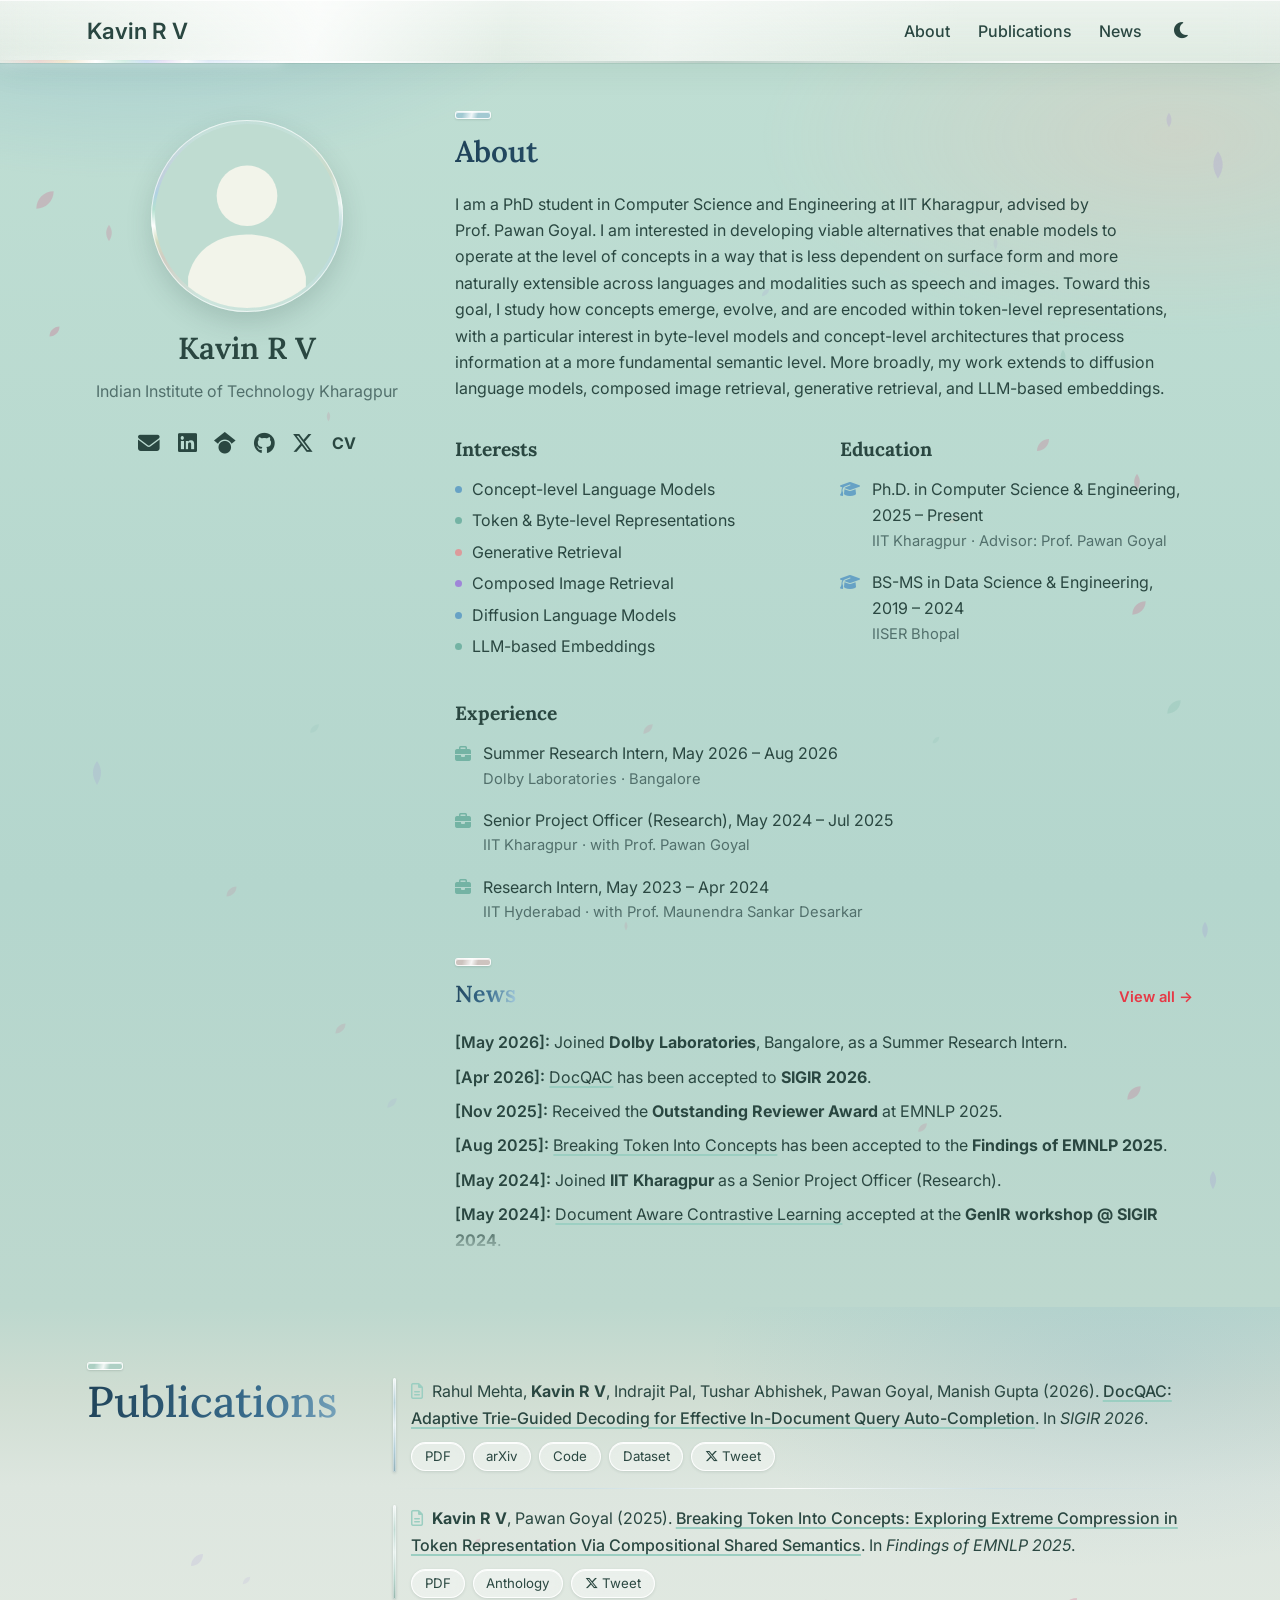
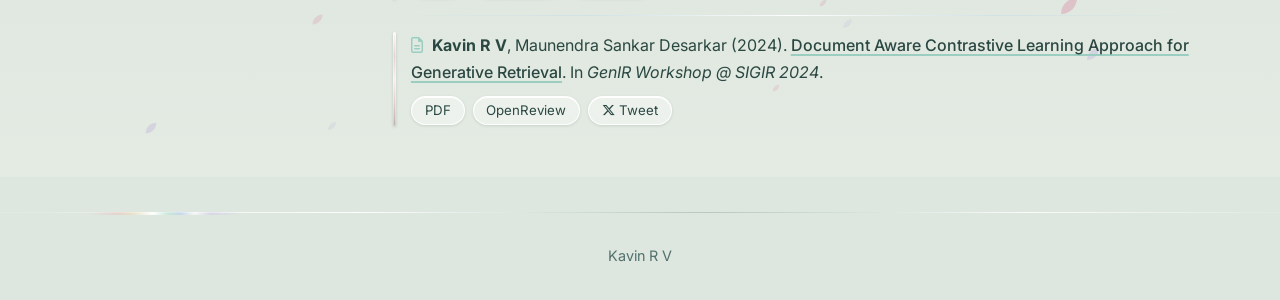
==== commit fb1c8895: "Update LinkedIn, GitHub, and advisor titles" ====
--- a/index.html
+++ b/index.html
@@ -76,10 +76,10 @@
             <div class="socials">
               <!-- TODO: add your LinkedIn, GitHub, and X profile URLs (the # links) -->
               <a href="mailto:kavinrv13@gmail.com" aria-label="Email" title="Email"><i class="fa-solid fa-envelope"></i></a>
-              <a href="#" target="_blank" rel="noopener" aria-label="LinkedIn" title="LinkedIn"><i class="fa-brands fa-linkedin"></i></a>
+              <a href="https://www.linkedin.com/in/kavin-r-v-b5148b1ba/" target="_blank" rel="noopener" aria-label="LinkedIn" title="LinkedIn"><i class="fa-brands fa-linkedin"></i></a>
               <a href="https://scholar.google.com/citations?user=pD0Ji8QAAAAJ&amp;hl=en" target="_blank" rel="noopener" aria-label="Google Scholar" title="Google Scholar"><i class="fa-brands fa-google-scholar"></i></a>
-              <a href="#" target="_blank" rel="noopener" aria-label="GitHub" title="GitHub"><i class="fa-brands fa-github"></i></a>
-              <a href="#" target="_blank" rel="noopener" aria-label="X (Twitter)" title="X (Twitter)"><i class="fa-brands fa-x-twitter"></i></a>
+              <a href="https://github.com/KavinRV" target="_blank" rel="noopener" aria-label="GitHub" title="GitHub"><i class="fa-brands fa-github"></i></a>
+              <a href="https://x.com/R19163" target="_blank" rel="noopener" aria-label="X (Twitter)" title="X (Twitter)"><i class="fa-brands fa-x-twitter"></i></a>
               <a class="cv-link" href="assets/cv.pdf" target="_blank" rel="noopener" aria-label="Curriculum Vitae" title="Curriculum Vitae">CV</a>
             </div>
           </aside>
@@ -89,8 +89,8 @@
             <h2 class="section-title">About</h2>
             <p class="bio">
               I am a PhD student in Computer Science and Engineering at IIT Kharagpur, advised by
-              Dr.&nbsp;Pawan Goyal. I am interested in developing viable alternatives that enable models to
-              operate at the level of concepts &mdash; in a way that is less dependent on surface form and
+              Prof.&nbsp;Pawan Goyal. I am interested in developing viable alternatives that enable models to
+              operate at the level of concepts in a way that is less dependent on surface form and
               more naturally extensible across languages and modalities such as speech and images. Toward
               this goal, I study how concepts emerge, evolve, and are encoded within token-level
               representations, with a particular interest in byte-level models and concept-level
@@ -116,11 +116,11 @@
                 <ul class="edu">
                   <li><i class="fa-solid fa-graduation-cap"></i>
                     <span>Ph.D. in Computer Science &amp; Engineering, 2025 &ndash; Present
-                      <span class="school">IIT Kharagpur &middot; Advisor: Dr. Pawan Goyal</span></span>
+                      <span class="school">IIT Kharagpur &middot; Advisor: Prof. Pawan Goyal</span></span>
                   </li>
                   <li><i class="fa-solid fa-graduation-cap"></i>
                     <span>BS-MS in Data Science &amp; Engineering, 2019 &ndash; 2024
-                      <span class="school">IISER Bhopal &middot; CGPA 8.82 / 10</span></span>
+                      <span class="school">IISER Bhopal </span></span>
                   </li>
                 </ul>
               </div>
--- a/css/style.css
+++ b/css/style.css
@@ -357,6 +357,7 @@
 .news-scroll::after{content:"";display:block;height:32px}
 .news-item{margin:.5rem 0}
 .news-date{font-weight:600}
+.data-missing{color:var(--accent-2);font-weight:500}
 .news-scroll::-webkit-scrollbar{width:6px}
 .news-scroll::-webkit-scrollbar-track{background:transparent}
 .news-scroll::-webkit-scrollbar-thumb{background:var(--teal);border-radius:3px}
